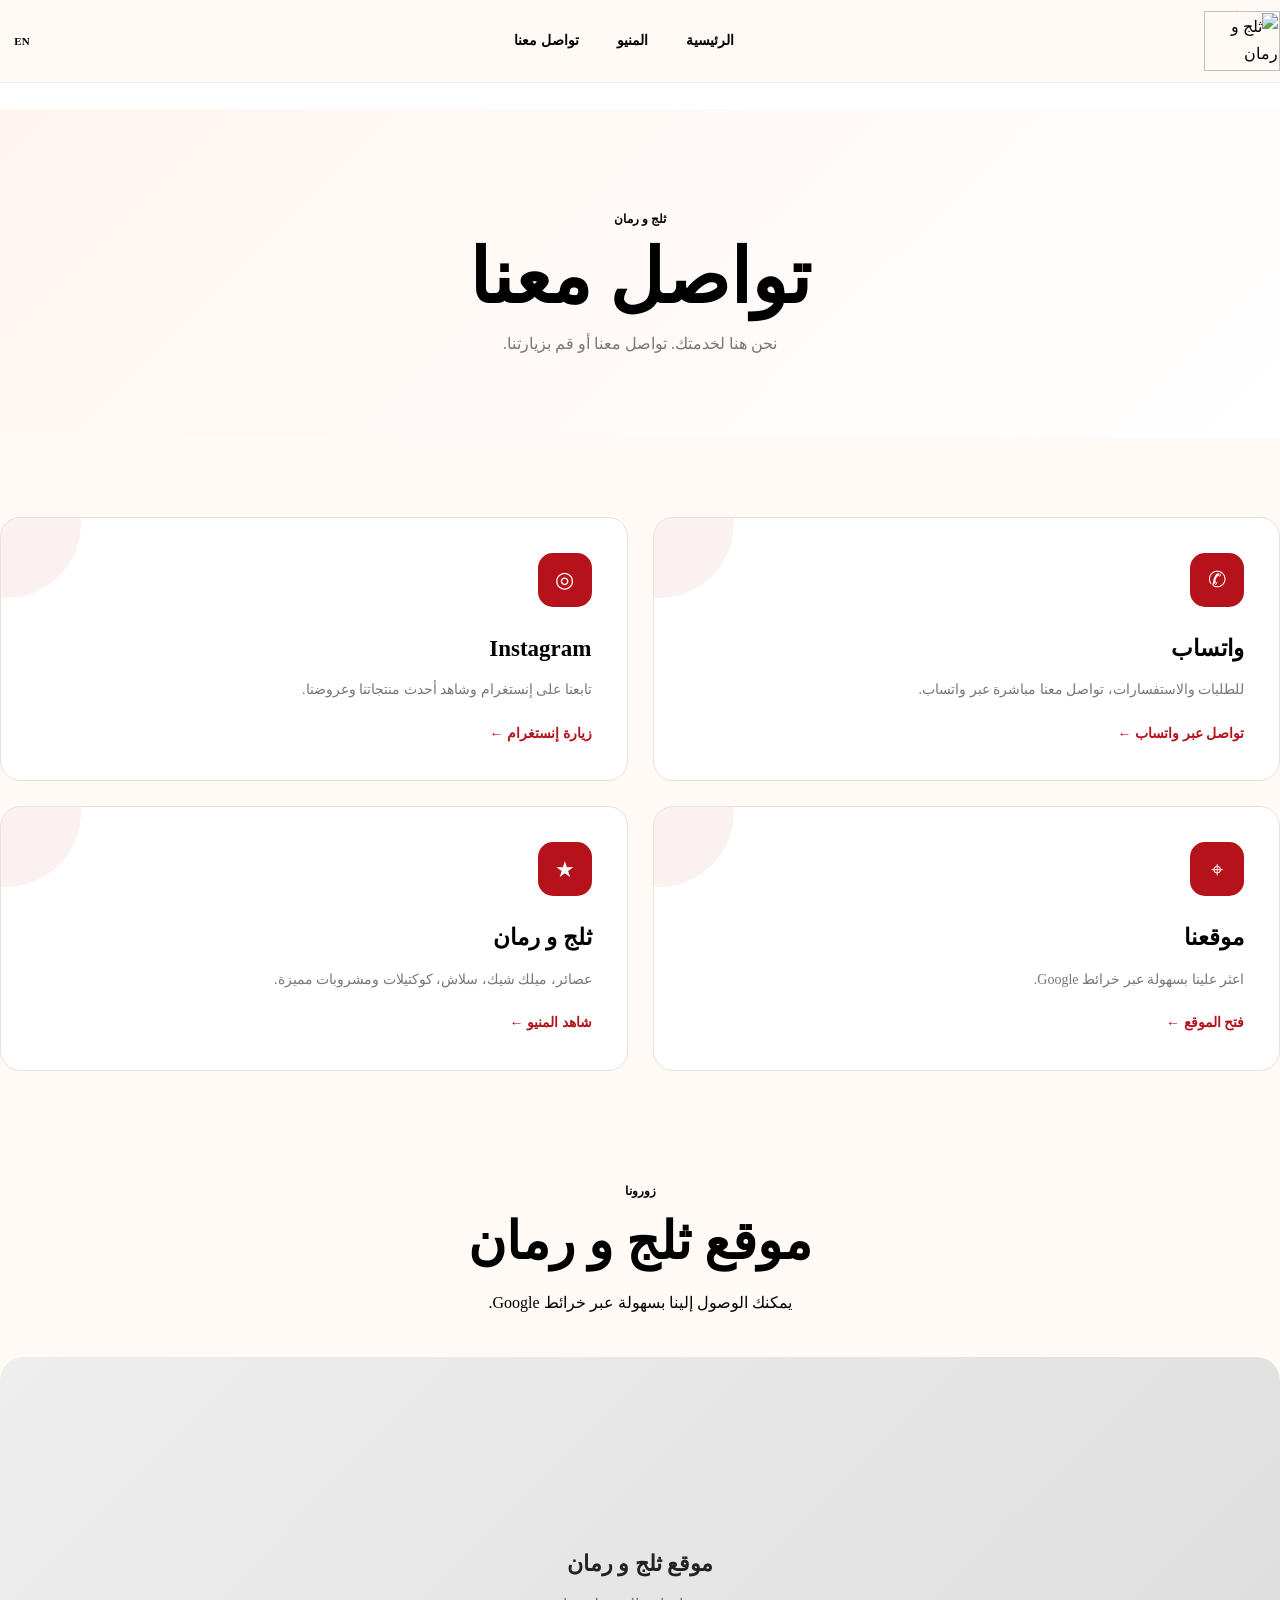
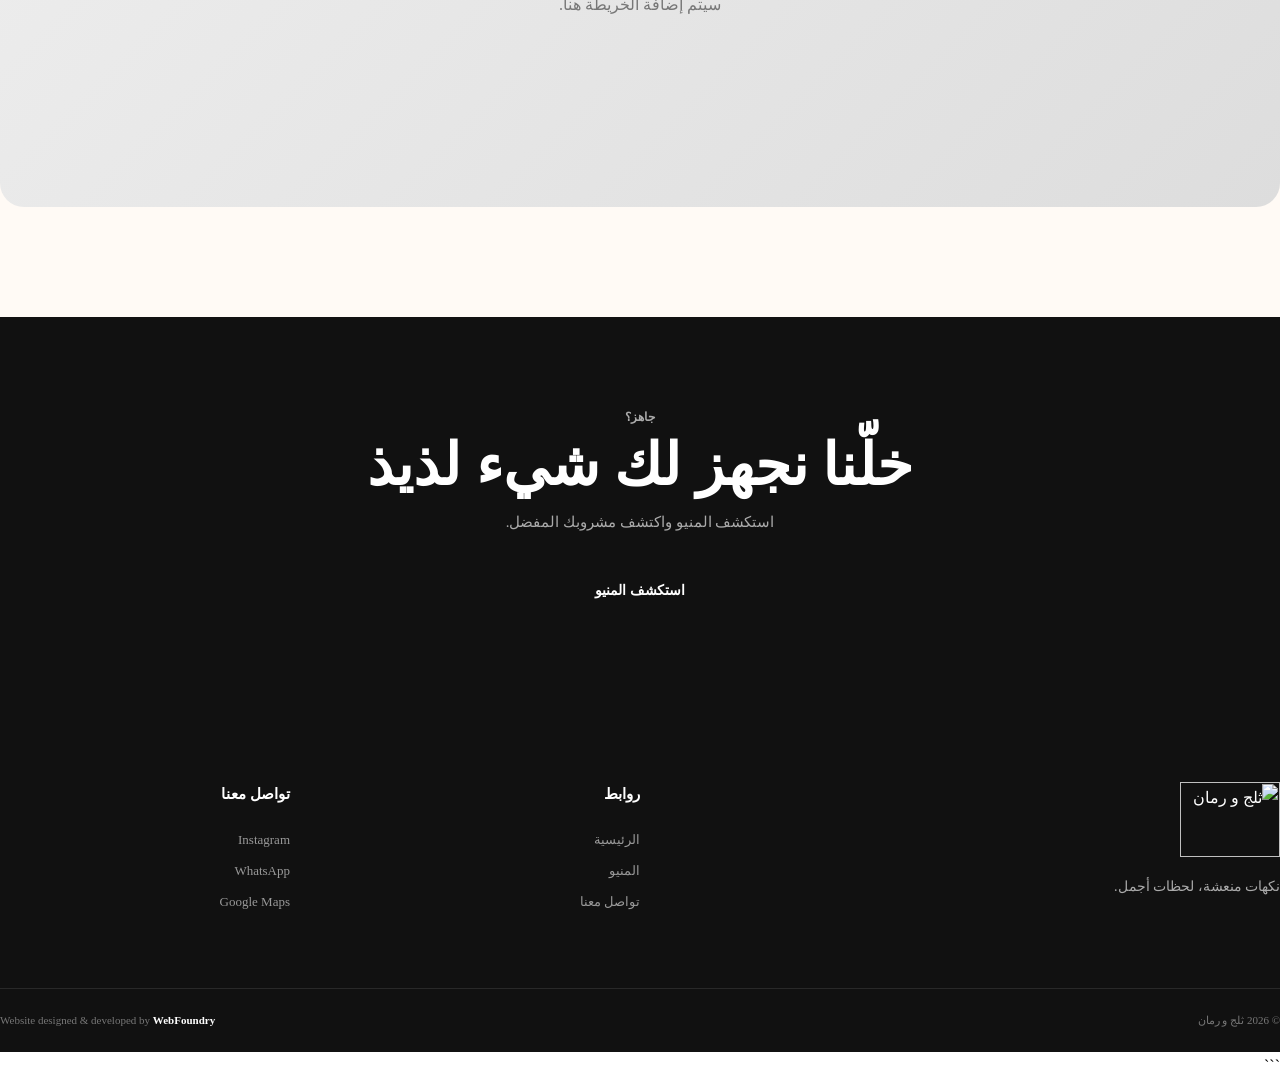
==== contact.html @ 04002b29 "Create contact.html" ====
```html
<!DOCTYPE html>
<html lang="ar" dir="rtl">

<head>
    <meta charset="UTF-8">

    <meta
        name="viewport"
        content="width=device-width, initial-scale=1.0"
    >

    <title>تواصل معنا | ثلج و رمان</title>

    <meta
        name="description"
        content="تواصل مع ثلج و رمان — الموقع، واتساب، إنستغرام والمزيد."
    >

    <link rel="stylesheet" href="style.css">

    <link rel="preconnect" href="https://fonts.googleapis.com">

    <link
        rel="preconnect"
        href="https://fonts.gstatic.com"
        crossorigin
    >

    <link
        href="https://fonts.googleapis.com/css2?family=Cairo:wght@400;500;600;700;800&family=Montserrat:wght@400;500;600;700;800&display=swap"
        rel="stylesheet"
    >

    <style>
        /* =================================================
           CONTACT PAGE
           ================================================= */

        .contact-page {
            padding-top: 82px;
        }

        .contact-hero {
            padding: 100px 24px 80px;

            background:
                linear-gradient(
                    135deg,
                    #fff5f0,
                    #ffffff
                );

            text-align: center;
        }

        .contact-hero h1 {
            margin-bottom: 15px;

            font-size: clamp(45px, 7vw, 75px);
            line-height: 1;
            font-weight: 800;
        }

        .contact-hero p {
            max-width: 650px;
            margin: 0 auto;

            color: #777;
            font-size: 16px;
        }

        .contact-section {
            padding: 80px 0 110px;

            background: #fffaf5;
        }

        .contact-grid {
            display: grid;

            grid-template-columns:
                1fr 1fr;

            gap: 25px;
        }

        .contact-card {
            position: relative;

            padding: 35px;

            min-height: 230px;

            border:
                1px solid #e8e1dc;

            border-radius: 20px;

            background: #ffffff;

            overflow: hidden;

            transition:
                transform 0.3s ease,
                box-shadow 0.3s ease;
        }

        .contact-card:hover {
            transform: translateY(-6px);

            box-shadow:
                0 20px 50px
                rgba(0, 0, 0, 0.08);
        }

        .contact-card::after {
            content: "";

            position: absolute;

            width: 150px;
            height: 150px;

            border-radius: 50%;

            background:
                rgba(181, 18, 27, 0.06);

            top: -70px;
            left: -70px;
        }

        .contact-icon {
            width: 54px;
            height: 54px;

            display: flex;
            align-items: center;
            justify-content: center;

            margin-bottom: 22px;

            border-radius: 15px;

            background: #b5121b;

            color: #ffffff;

            font-size: 22px;

            position: relative;
            z-index: 2;
        }

        .contact-card h2 {
            margin-bottom: 10px;

            font-size: 23px;
            font-weight: 800;
        }

        .contact-card p {
            margin-bottom: 20px;

            color: #777;

            font-size: 14px;
        }

        .contact-card a {
            display: inline-flex;

            align-items: center;

            color: #b5121b;

            font-size: 14px;
            font-weight: 800;

            position: relative;
            z-index: 2;

            transition: 0.25s ease;
        }

        .contact-card a:hover {
            transform: translateX(-4px);
        }

        body.english
        .contact-card a:hover {
            transform: translateX(4px);
        }

        /* =================================================
           MAP
           ================================================= */

        .map-section {
            padding: 0 0 110px;

            background: #fffaf5;
        }

        .map-wrapper {
            overflow: hidden;

            min-height: 450px;

            border-radius: 24px;

            background: #eeeeee;

            position: relative;
        }

        .map-wrapper iframe {
            width: 100%;
            height: 450px;

            border: 0;

            display: block;
        }

        .map-placeholder {
            min-height: 450px;

            display: flex;
            align-items: center;
            justify-content: center;

            padding: 30px;

            text-align: center;

            background:
                linear-gradient(
                    135deg,
                    #eeeeee,
                    #dddddd
                );

            color: #777;
        }

        .map-placeholder strong {
            display: block;

            margin-bottom: 8px;

            color: #222;

            font-size: 22px;
        }

        /* =================================================
           FINAL CTA
           ================================================= */

        .contact-cta {
            padding: 90px 24px;

            background: #111111;

            color: #ffffff;

            text-align: center;
        }

        .contact-cta h2 {
            margin-bottom: 15px;

            font-size: clamp(35px, 6vw, 58px);

            line-height: 1;
        }

        .contact-cta p {
            max-width: 600px;

            margin: 0 auto 30px;

            color: #aaa;

            font-size: 15px;
        }

        /* =================================================
           RESPONSIVE
           ================================================= */

        @media (max-width: 800px) {

            .contact-page {
                padding-top: 70px;
            }

            .contact-grid {
                grid-template-columns: 1fr;
            }

            .contact-card {
                min-height: auto;
            }

        }

        @media (max-width: 520px) {

            .contact-hero {
                padding:
                    70px
                    18px
                    55px;
            }

            .contact-section {
                padding:
                    55px
                    0
                    75px;
            }

            .contact-card {
                padding: 27px;
            }

            .map-section {
                padding-bottom: 75px;
            }

            .map-wrapper,
            .map-placeholder {
                min-height: 350px;
            }

            .map-wrapper iframe {
                height: 350px;
            }

        }
    </style>

</head>


<body>


    <!-- =================================================
         HEADER
         ================================================= -->

    <header class="site-header">

        <div class="header-container">

            <a
                href="index.html"
                class="logo-link"
            >

                <img
                    src="assets/logo.png"
                    alt="ثلج و رمان"
                    class="logo"
                >

            </a>


            <nav class="desktop-nav">

                <a
                    href="index.html"
                    data-ar="الرئيسية"
                    data-en="Home"
                >
                    الرئيسية
                </a>

                <a
                    href="menu.html"
                    data-ar="المنيو"
                    data-en="Menu"
                >
                    المنيو
                </a>

                <a
                    href="contact.html"
                    data-ar="تواصل معنا"
                    data-en="Contact"
                >
                    تواصل معنا
                </a>

            </nav>


            <div class="header-actions">

                <button
                    class="language-btn"
                    id="languageToggle"
                    type="button"
                >
                    EN
                </button>


                <button
                    class="mobile-menu-btn"
                    id="mobileMenuButton"
                    type="button"
                    aria-label="Open menu"
                    aria-expanded="false"
                >
                    ☰
                </button>

            </div>

        </div>


        <div
            class="mobile-nav"
            id="mobileNav"
        >

            <a
                href="index.html"
                data-ar="الرئيسية"
                data-en="Home"
            >
                الرئيسية
            </a>

            <a
                href="menu.html"
                data-ar="المنيو"
                data-en="Menu"
            >
                الرئيسية
            </a>

            <a
                href="menu.html"
                data-ar="المنيو"
                data-en="Menu"
            >
                المنيو
            </a>

            <a
                href="contact.html"
                data-ar="تواصل معنا"
                data-en="Contact"
            >
                تواصل معنا
            </a>

        </div>

    </header>


    <!-- =================================================
         MAIN
         ================================================= -->

    <main class="contact-page">


        <!-- HERO -->

        <section class="contact-hero">

            <span
                class="section-label"
                data-ar="ثلج و رمان"
                data-en="THALJ & RUMMAN"
            >
                ثلج و رمان
            </span>


            <h1
                data-ar="تواصل معنا"
                data-en="Contact Us"
            >
                تواصل معنا
            </h1>


            <p
                data-ar="نحن هنا لخدمتك. تواصل معنا أو قم بزيارتنا."
                data-en="We are here for you. Contact us or come visit us."
            >
                نحن هنا لخدمتك. تواصل معنا أو قم بزيارتنا.
            </p>

        </section>


        <!-- CONTACT CARDS -->

        <section class="contact-section">

            <div class="section-container">

                <div class="contact-grid">


                    <!-- WHATSAPP -->

                    <article class="contact-card">

                        <div class="contact-icon">
                            ✆
                        </div>

                        <h2
                            data-ar="واتساب"
                            data-en="WhatsApp"
                        >
                            واتساب
                        </h2>

                        <p
                            data-ar="للطلبات والاستفسارات، تواصل معنا مباشرة عبر واتساب."
                            data-en="For orders and inquiries, contact us directly on WhatsApp."
                        >
                            للطلبات والاستفسارات، تواصل معنا مباشرة عبر واتساب.
                        </p>

                        <a
                            href="#"
                            id="contactWhatsapp"
                            target="_blank"
                            rel="noopener"
                        >
                            <span
                                data-ar="تواصل عبر واتساب ←"
                                data-en="Chat on WhatsApp →"
                            >
                                تواصل عبر واتساب ←
                            </span>
                        </a>

                    </article>


                    <!-- INSTAGRAM -->

                    <article class="contact-card">

                        <div class="contact-icon">
                            ◎
                        </div>

                        <h2>
                            Instagram
                        </h2>

                        <p
                            data-ar="تابعنا على إنستغرام وشاهد أحدث منتجاتنا وعروضنا."
                            data-en="Follow us on Instagram for our latest products and offers."
                        >
                            تابعنا على إنستغرام وشاهد أحدث منتجاتنا وعروضنا.
                        </p>

                        <a
                            href="#"
                            id="contactInstagram"
                            target="_blank"
                            rel="noopener"
                        >
                            <span
                                data-ar="زيارة إنستغرام ←"
                                data-en="Visit Instagram →"
                            >
                                زيارة إنستغرام ←
                            </span>
                        </a>

                    </article>


                    <!-- LOCATION -->

                    <article class="contact-card">

                        <div class="contact-icon">
                            ⌖
                        </div>

                        <h2
                            data-ar="موقعنا"
                            data-en="Our Location"
                        >
                            موقعنا
                        </h2>

                        <p
                            data-ar="اعثر علينا بسهولة عبر خرائط Google."
                            data-en="Find us easily using Google Maps."
                        >
                            اعثر علينا بسهولة عبر خرائط Google.
                        </p>

                        <a
                            href="#"
                            id="contactMaps"
                            target="_blank"
                            rel="noopener"
                        >
                            <span
                                data-ar="فتح الموقع ←"
                                data-en="Open Location →"
                            >
                                فتح الموقع ←
                            </span>
                        </a>

                    </article>


                    <!-- BUSINESS -->

                    <article class="contact-card">

                        <div class="contact-icon">
                            ★
                        </div>

                        <h2
                            data-ar="ثلج و رمان"
                            data-en="Thalj & Rumman"
                        >
                            ثلج و رمان
                        </h2>

                        <p
                            data-ar="عصائر، ميلك شيك، سلاش، كوكتيلات ومشروبات مميزة."
                            data-en="Juices, milkshakes, slushes, cocktails and signature drinks."
                        >
                            عصائر، ميلك شيك، سلاش، كوكتيلات ومشروبات مميزة.
                        </p>

                        <a
                            href="menu.html"
                        >
                            <span
                                data-ar="شاهد المنيو ←"
                                data-en="View Menu →"
                            >
                                شاهد المنيو ←
                            </span>
                        </a>

                    </article>

                </div>

            </div>

        </section>


        <!-- MAP -->

        <section class="map-section">

            <div class="section-container">

                <div class="section-heading centered">

                    <span
                        class="section-label"
                        data-ar="زورونا"
                        data-en="VISIT US"
                    >
                        زورونا
                    </span>

                    <h2
                        data-ar="موقع ثلج و رمان"
                        data-en="Find Thalj & Rumman"
                    >
                        موقع ثلج و رمان
                    </h2>

                    <p
                        data-ar="يمكنك الوصول إلينا بسهولة عبر خرائط Google."
                        data-en="Find us easily through Google Maps."
                    >
                        يمكنك الوصول إلينا بسهولة عبر خرائط Google.
                    </p>

                </div>


                <div
                    class="map-wrapper"
                    style="margin-top: 40px;"
                >

                    <!--
                        Replace the placeholder below with
                        the actual Google Maps iframe once
                        the client's exact location is confirmed.
                    -->

                    <div class="map-placeholder">

                        <div>

                            <strong
                                data-ar="موقع ثلج و رمان"
                                data-en="Thalj & Rumman Location"
                            >
                                موقع ثلج و رمان
                            </strong>

                            <p
                                data-ar="سيتم إضافة الخريطة هنا."
                                data-en="The map will be added here."
                            >
                                سيتم إضافة الخريطة هنا.
                            </p>

                        </div>

                    </div>

                </div>

            </div>

        </section>


        <!-- CTA -->

        <section class="contact-cta">

            <span
                class="section-label"
                style="color:#aaa;"
                data-ar="جاهز؟"
                data-en="READY?"
            >
                جاهز؟
            </span>

            <h2
                data-ar="خلّنا نجهز لك شيء لذيذ"
                data-en="Let's get something delicious"
            >
                خلّنا نجهز لك شيء لذيذ
            </h2>

            <p
                data-ar="استكشف المنيو واكتشف مشروبك المفضل."
                data-en="Explore the menu and discover your favorite drink."
            >
                استكشف المنيو واكتشف مشروبك المفضل.
            </p>

            <a
                href="menu.html"
                class="btn btn-primary"
                data-ar="استكشف المنيو"
                data-en="Explore Menu"
            >
                استكشف المنيو
            </a>

        </section>

    </main>


    <!-- =================================================
         FOOTER
         ================================================= -->

    <footer class="site-footer">

        <div class="footer-container">

            <div class="footer-brand">

                <img
                    src="assets/logo.png"
                    alt="ثلج و رمان"
                    class="footer-logo"
                >

                <p
                    data-ar="نكهات منعشة، لحظات أجمل."
                    data-en="Refreshing flavors, better moments."
                >
                    نكهات منعشة، لحظات أجمل.
                </p>

            </div>


            <div class="footer-links">

                <h3
                    data-ar="روابط"
                    data-en="Links"
                >
                    روابط
                </h3>

                <a
                    href="index.html"
                    data-ar="الرئيسية"
                    data-en="Home"
                >
                    الرئيسية
                </a>

                <a
                    href="menu.html"
                    data-ar="المنيو"
                    data-en="Menu"
                >
                    المنيو
                </a>

                <a
                    href="contact.html"
                    data-ar="تواصل معنا"
                    data-en="Contact"
                >
                    تواصل معنا
                </a>

            </div>


            <div class="footer-contact">

                <h3
                    data-ar="تواصل معنا"
                    data-en="Contact"
                >
                    تواصل معنا
                </h3>

                <a
                    href="#"
                    id="footerInstagram"
                >
                    Instagram
                </a>

                <a
                    href="#"
                    id="footerWhatsapp"
                >
                    WhatsApp
                </a>

                <a
                    href="#"
                    id="footerMaps"
                >
                    Google Maps
                </a>

            </div>

        </div>


        <div class="footer-bottom">

            <p>
                ©
                <span id="currentYear"></span>
                ثلج و رمان
            </p>

            <p class="webfoundry-credit">
                Website designed & developed by
                <strong>WebFoundry</strong>
            </p>

        </div>

    </footer>


    <!-- =================================================
         JAVASCRIPT
         ================================================= -->

    <script>

        /* =================================================
           LANGUAGE
           ================================================= */

        let currentLanguage =
            localStorage.getItem("language") || "ar";


        const languageToggle =
            document.getElementById(
                "languageToggle"
            );


        function updateLanguage() {

            document
                .querySelectorAll(
                    "[data-ar][data-en]"
                )
                .forEach((element) => {

                    element.textContent =
                        currentLanguage === "ar"
                            ? element.dataset.ar
                            : element.dataset.en;

                });


            document.documentElement.lang =
                currentLanguage;


            document.documentElement.dir =
                currentLanguage === "ar"
                    ? "rtl"
                    : "ltr";


            document.body.classList.toggle(
                "english",
                currentLanguage === "en"
            );


            if (languageToggle) {

                languageToggle.textContent =
                    currentLanguage === "ar"
                        ? "EN"
                        : "AR";

            }

        }


        if (languageToggle) {

            languageToggle.addEventListener(
                "click",
                () => {

                    currentLanguage =
                        currentLanguage === "ar"
                            ? "en"
                            : "ar";


                    localStorage.setItem(
                        "language",
                        currentLanguage
                    );


                    updateLanguage();

                }
            );

        }


        /* =================================================
           MOBILE NAVIGATION
           ================================================= */

        const mobileMenuButton =
            document.getElementById(
                "mobileMenuButton"
            );

        const mobileNav =
            document.getElementById(
                "mobileNav"
            );


        if (
            mobileMenuButton &&
            mobileNav
        ) {

            mobileMenuButton.addEventListener(
                "click",
                () => {

                    mobileNav.classList.toggle(
                        "active"
                    );


                    const isOpen =
                        mobileNav.classList.contains(
                            "active"
                        );


                    mobileMenuButton.textContent =
                        isOpen
                            ? "×"
                            : "☰";


                    mobileMenuButton.setAttribute(
                        "aria-expanded",
                        isOpen
                            ? "true"
                            : "false"
                    );

                }
            );

        }


        /* =================================================
           BUSINESS LINKS
           =================================================

           IMPORTANT:
           Replace these placeholders with
           the client's real links.
           ================================================= */

        const BUSINESS_LINKS = {

            whatsapp: "#",

            instagram: "#",

            maps: "#"

        };


        const links = {

            contactWhatsapp:
                document.getElementById(
                    "contactWhatsapp"
                ),

            contactInstagram:
                document.getElementById(
                    "contactInstagram"
                ),

            contactMaps:
                document.getElementById(
                    "contactMaps"
                ),

            footerWhatsapp:
                document.getElementById(
                    "footerWhatsapp"
                ),

            footerInstagram:
                document.getElementById(
                    "footerInstagram"
                ),

            footerMaps:
                document.getElementById(
                    "footerMaps"
                )

        };


        if (links.contactWhatsapp) {
            links.contactWhatsapp.href =
                BUSINESS_LINKS.whatsapp;
        }

        if (links.contactInstagram) {
            links.contactInstagram.href =
                BUSINESS_LINKS.instagram;
        }

        if (links.contactMaps) {
            links.contactMaps.href =
                BUSINESS_LINKS.maps;
        }

        if (links.footerWhatsapp) {
            links.footerWhatsapp.href =
                BUSINESS_LINKS.whatsapp;
        }

        if (links.footerInstagram) {
            links.footerInstagram.href =
                BUSINESS_LINKS.instagram;
        }

        if (links.footerMaps) {
            links.footerMaps.href =
                BUSINESS_LINKS.maps;
        }


        /* =================================================
           CURRENT YEAR
           ================================================= */

        const currentYear =
            document.getElementById(
                "currentYear"
            );


        if (currentYear) {

            currentYear.textContent =
                new Date().getFullYear();

        }


        /* =================================================
           START
           ================================================= */

        updateLanguage();

    </script>

</body>

</html>
```
---- style.css ----
```css
/* =========================================================
   ثلج و رمان — Premium Website
   WebFoundry
   ========================================================= */

:root {
    --red: #b5121b;
    --red-dark: #850d14;
    --red-light: #d92732;
    --cream: #fffaf5;
    --white: #ffffff;
    --black: #111111;
    --gray: #777777;
    --light-gray: #eeeeee;
    --border: #e7e1dc;

    --font-ar: "Cairo", sans-serif;
    --font-en: "Montserrat", sans-serif;

    --container: 1240px;
    --radius: 18px;
    --transition: 0.3s ease;
}

* {
    margin: 0;
    padding: 0;
    box-sizing: border-box;
}

html {
    scroll-behavior: smooth;
}

body {
    background: var(--cream);
    color: var(--black);
    font-family: var(--font-ar);
    line-height: 1.7;
    overflow-x: hidden;
}

body.english {
    font-family: var(--font-en);
    direction: ltr;
}

a {
    color: inherit;
    text-decoration: none;
}

button,
a {
    -webkit-tap-highlight-color: transparent;
}

button {
    font-family: inherit;
}

img {
    max-width: 100%;
    display: block;
}

/* =========================================================
   GENERAL
   ========================================================= */

.section-container {
    width: min(var(--container), calc(100% - 48px));
    margin: 0 auto;
}

.section-label {
    display: inline-block;
    margin-bottom: 10px;
    color: var(--red);
    font-size: 12px;
    font-weight: 800;
    letter-spacing: 2px;
}

body:not(.english) .section-label {
    letter-spacing: 0;
}

.section-heading h2 {
    font-size: clamp(32px, 5vw, 52px);
    line-height: 1.15;
    margin-bottom: 18px;
    font-weight: 800;
}

.section-heading p {
    max-width: 700px;
    margin: 0 auto;
    color: var(--gray);
    font-size: 16px;
}

.centered {
    text-align: center;
}

/* =========================================================
   HEADER
   ========================================================= */

.site-header {
    position: fixed;
    top: 0;
    left: 0;
    width: 100%;
    z-index: 1000;
    background: rgba(255, 250, 245, 0.94);
    backdrop-filter: blur(18px);
    border-bottom: 1px solid rgba(0, 0, 0, 0.06);
}

.header-container {
    width: min(var(--container), calc(100% - 48px));
    min-height: 82px;
    margin: 0 auto;

    display: flex;
    align-items: center;
    justify-content: space-between;
    gap: 30px;
}

.logo-link {
    flex-shrink: 0;
}

.logo {
    width: 76px;
    height: 60px;
    object-fit: contain;
}

.desktop-nav {
    display: flex;
    align-items: center;
    gap: 38px;
}

.desktop-nav a {
    position: relative;
    font-size: 14px;
    font-weight: 700;
    transition: var(--transition);
}

.desktop-nav a::after {
    content: "";
    position: absolute;
    right: 0;
    bottom: -8px;
    width: 0;
    height: 2px;
    background: var(--red);
    transition: width var(--transition);
}

body.english .desktop-nav a::after {
    right: auto;
    left: 0;
}

.desktop-nav a:hover {
    color: var(--red);
}

.desktop-nav a:hover::after {
    width: 100%;
}

.header-actions {
    display: flex;
    align-items: center;
    gap: 12px;
}

.language-btn {
    width: 44px;
    height: 38px;

    border: 1px solid var(--border);
    border-radius: 50px;
    background: var(--white);

    color: var(--black);
    font-size: 11px;
    font-weight: 800;

    cursor: pointer;
    transition: var(--transition);
}

.language-btn:hover {
    background: var(--red);
    border-color: var(--red);
    color: white;
}

.mobile-menu-btn {
    display: none;

    width: 42px;
    height: 42px;

    border: none;
    background: transparent;

    font-size: 25px;
    cursor: pointer;
}

.mobile-nav {
    display: none;
}

/* =========================================================
   HERO
   ========================================================= */

.hero {
    min-height: 100vh;
    position: relative;

    display: flex;
    align-items: center;
    justify-content: center;

    padding: 140px 24px 90px;

    background:
        linear-gradient(
            90deg,
            rgba(0, 0, 0, 0.76),
            rgba(0, 0, 0, 0.40),
            rgba(0, 0, 0, 0.60)
        ),
        url("assets/hero.jpg") center / cover no-repeat;

    color: white;
}

.hero-overlay {
    position: absolute;
    inset: 0;

    background:
        radial-gradient(
            circle at center,
            transparent 10%,
            rgba(0, 0, 0, 0.38) 100%
        );
}

.hero-content {
    position: relative;
    z-index: 2;

    width: min(900px, 100%);
    text-align: center;

    animation: heroIn 1s ease both;
}

.hero-small {
    margin-bottom: 12px;

    color: #ffffff;
    font-size: 14px;
    font-weight: 700;
    letter-spacing: 3px;
}

body:not(.english) .hero-small {
    letter-spacing: 0;
}

.hero h1 {
    margin-bottom: 20px;

    font-size: clamp(58px, 10vw, 120px);
    line-height: 0.95;
    font-weight: 800;

    text-shadow: 0 8px 35px rgba(0, 0, 0, 0.35);
}

.hero-description {
    max-width: 650px;
    margin: 0 auto 34px;

    color: rgba(255, 255, 255, 0.92);
    font-size: clamp(16px, 2vw, 20px);
}

.hero-buttons {
    display: flex;
    align-items: center;
    justify-content: center;
    gap: 14px;
    flex-wrap: wrap;
}

/* =========================================================
   BUTTONS
   ========================================================= */

.btn {
    min-width: 170px;

    display: inline-flex;
    align-items: center;
    justify-content: center;

    padding: 14px 25px;

    border-radius: 50px;

    font-size: 14px;
    font-weight: 800;

    transition:
        transform var(--transition),
        background var(--transition),
        color var(--transition),
        border-color var(--transition);

    cursor: pointer;
}

.btn:hover {
    transform: translateY(-3px);
}

.btn-primary {
    background: var(--red);
    border: 1px solid var(--red);
    color: white;
}

.btn-primary:hover {
    background: var(--red-light);
    border-color: var(--red-light);
}

.btn-outline {
    background: rgba(255, 255, 255, 0.08);
    border: 1px solid rgba(255, 255, 255, 0.55);
    color: white;
    backdrop-filter: blur(8px);
}

.btn-outline:hover {
    background: white;
    border-color: white;
    color: var(--black);
}

.btn-dark {
    background: var(--black);
    border: 1px solid var(--black);
    color: white;
}

.btn-dark:hover {
    background: var(--red);
    border-color: var(--red);
}

/* =========================================================
   INTRO
   ========================================================= */

.intro-section {
    padding: 120px 0 100px;
    background: var(--cream);
}

.intro-section .section-heading {
    text-align: center;
}

/* =========================================================
   CATEGORY SECTION
   ========================================================= */

.categories-section {
    padding: 100px 0;
    background: var(--white);
}

.section-title-row {
    display: flex;
    align-items: flex-end;
    justify-content: space-between;
    gap: 30px;

    margin-bottom: 45px;
}

.section-title-row h2 {
    margin: 0;

    font-size: clamp(32px, 5vw, 52px);
    line-height: 1.1;
    font-weight: 800;
}

.text-link {
    color: var(--red);
    font-size: 14px;
    font-weight: 800;

    white-space: nowrap;

    transition: var(--transition);
}

.text-link:hover {
    transform: translateX(-5px);
}

body.english .text-link:hover {
    transform: translateX(5px);
}

.category-grid {
    display: grid;
    grid-template-columns: repeat(4, 1fr);
    gap: 18px;
}

.category-card {
    min-height: 360px;
    position: relative;

    overflow: hidden;
    border-radius: var(--radius);

    background: #ddd;

    color: white;

    transition:
        transform var(--transition),
        box-shadow var(--transition);
}

.category-card:hover {
    transform: translateY(-8px);
    box-shadow: 0 20px 50px rgba(0, 0, 0, 0.15);
}

.category-image {
    position: absolute;
    inset: 0;

    background-position: center;
    background-size: cover;

    transition: transform 0.7s ease;
}

.category-card:hover .category-image {
    transform: scale(1.08);
}

.juices-image {
    background:
        linear-gradient(135deg, rgba(181, 18, 27, .7), rgba(0, 0, 0, .2)),
        url("assets/juices.jpg") center / cover;
}

.milkshake-image {
    background:
        linear-gradient(135deg, rgba(181, 18, 27, .65), rgba(0, 0, 0, .2)),
        url("assets/milkshakes.jpg") center / cover;
}

.slush-image {
    background:
        linear-gradient(135deg, rgba(181, 18, 27, .65), rgba(0, 0, 0, .2)),
        url("assets/slush.jpg") center / cover;
}

.cocktails-image {
    background:
        linear-gradient(135deg, rgba(181, 18, 27, .65), rgba(0, 0, 0, .2)),
        url("assets/cocktails.jpg") center / cover;
}

.category-content {
    position: absolute;
    z-index: 2;

    right: 24px;
    left: 24px;
    bottom: 24px;
}

body.english .category-content {
    right: 24px;
    left: 24px;
}

.category-content span {
    display: block;

    font-size: 25px;
    font-weight: 800;

    margin-bottom: 3px;
}

.category-content small {
    display: block;

    color: rgba(255, 255, 255, 0.82);

    font-family: var(--font-en);
    font-size: 11px;
    font-weight: 600;
    letter-spacing: 1px;
}

/* =========================================================
   FEATURED
   ========================================================= */

.featured-section {
    padding: 120px 0;
    background: var(--cream);
}

.featured-grid {
    display: grid;
    grid-template-columns: repeat(4, 1fr);
    gap: 20px;

    margin-top: 55px;
}

.product-card {
    overflow: hidden;

    background: var(--white);
    border: 1px solid var(--border);
    border-radius: var(--radius);

    transition:
        transform var(--transition),
        box-shadow var(--transition);
}

.product-card:hover {
    transform: translateY(-7px);
    box-shadow: 0 20px 45px rgba(0, 0, 0, 0.09);
}

.product-image {
    height: 260px;

    background:
        linear-gradient(
            135deg,
            #eeeeee,
            #d9d9d9
        );

    display: flex;
    align-items: center;
    justify-content: center;

    overflow: hidden;
}

.product-image img {
    width: 100%;
    height: 100%;
    object-fit: cover;

    transition: transform 0.5s ease;
}

.product-card:hover .product-image img {
    transform: scale(1.06);
}

.product-placeholder {
    color: #999;
    font-size: 13px;
}

.product-info {
    padding: 20px;
}

.product-name {
    margin-bottom: 6px;

    font-size: 18px;
    font-weight: 800;
}

.product-description {
    min-height: 42px;

    color: var(--gray);

    font-size: 13px;
    line-height: 1.6;
}

.product-bottom {
    display: flex;
    align-items: center;
    justify-content: space-between;

    margin-top: 16px;
}

.product-price {
    color: var(--red);
    font-size: 17px;
    font-weight: 800;
}

.product-category {
    color: #999;
    font-size: 11px;
    font-weight: 700;
}

.center-button {
    display: flex;
    justify-content: center;

    margin-top: 45px;
}

/* =========================================================
   CTA
   ========================================================= */

.cta-section {
    min-height: 480px;

    display: flex;
    align-items: center;
    justify-content: center;

    padding: 80px 24px;

    position: relative;

    color: white;

    background:
        linear-gradient(
            135deg,
            rgba(133, 13, 20, 0.94),
            rgba(181, 18, 27, 0.82)
        ),
        url("assets/cta.jpg") center / cover;
}

.cta-content {
    width: min(750px, 100%);
    text-align: center;
}

.cta-content .section-label {
    color: rgba(255, 255, 255, 0.75);
}

.cta-content h2 {
    margin-bottom: 16px;

    font-size: clamp(38px, 7vw, 72px);
    line-height: 1;
    font-weight: 800;
}

.cta-content p {
    margin-bottom: 30px;

    color: rgba(255, 255, 255, 0.88);
}

/* =========================================================
   FOOTER
   ========================================================= */

.site-footer {
    background: #111111;
    color: white;
}

.footer-container {
    width: min(var(--container), calc(100% - 48px));
    margin: 0 auto;

    padding: 75px 0;

    display: grid;
    grid-template-columns: 2fr 1fr 1fr;
    gap: 60px;
}

.footer-logo {
    width: 100px;
    height: 75px;
    object-fit: contain;

    margin-bottom: 18px;
}

.footer-brand p {
    max-width: 300px;

    color: #aaa;
    font-size: 14px;
}

.footer-links,
.footer-contact {
    display: flex;
    flex-direction: column;
    align-items: flex-start;
    gap: 9px;
}

.footer-links h3,
.footer-contact h3 {
    margin-bottom: 12px;

    font-size: 15px;
    font-weight: 800;
}

.footer-links a,
.footer-contact a {
    color: #999;

    font-size: 13px;

    transition: var(--transition);
}

.footer-links a:hover,
.footer-contact a:hover {
    color: white;
}

.footer-bottom {
    width: min(var(--container), calc(100% - 48px));
    margin: 0 auto;

    padding: 22px 0;

    border-top: 1px solid rgba(255, 255, 255, 0.1);

    display: flex;
    align-items: center;
    justify-content: space-between;
    gap: 20px;

    color: #777;
    font-size: 11px;
}

.webfoundry-credit strong {
    color: white;
}

/* =========================================================
   ANIMATIONS
   ========================================================= */

@keyframes heroIn {
    from {
        opacity: 0;
        transform: translateY(25px);
    }

    to {
        opacity: 1;
        transform: translateY(0);
    }
}

@keyframes fadeUp {
    from {
        opacity: 0;
        transform: translateY(20px);
    }

    to {
        opacity: 1;
        transform: translateY(0);
    }
}

.reveal {
    animation: fadeUp 0.7s ease both;
}

/* =========================================================
   RESPONSIVE — TABLET
   ========================================================= */

@media (max-width: 1000px) {

    .category-grid {
        grid-template-columns: repeat(2, 1fr);
    }

    .featured-grid {
        grid-template-columns: repeat(2, 1fr);
    }

    .footer-container {
        grid-template-columns: 1.5fr 1fr 1fr;
    }
}

/* =========================================================
   RESPONSIVE — MOBILE
   ========================================================= */

@media (max-width: 700px) {

    .section-container,
    .header-container,
    .footer-container,
    .footer-bottom {
        width: min(100% - 32px, var(--container));
    }

    .header-container {
        min-height: 70px;
    }

    .logo {
        width: 68px;
        height: 52px;
    }

    .desktop-nav {
        display: none;
    }

    .mobile-menu-btn {
        display: block;
    }

    .mobile-nav {
        padding: 15px 20px 22px;

        border-top: 1px solid rgba(0, 0, 0, 0.05);

        background: rgba(255, 250, 245, 0.98);

        flex-direction: column;
        gap: 4px;
    }

    .mobile-nav.active {
        display: flex;
    }

    .mobile-nav a {
        padding: 13px 10px;

        border-radius: 10px;

        font-size: 14px;
        font-weight: 700;
    }

    .mobile-nav a:hover {
        background: rgba(181, 18, 27, 0.08);
        color: var(--red);
    }

    .hero {
        min-height: 760px;
        padding: 120px 20px 70px;
    }

    .hero h1 {
        font-size: clamp(55px, 17vw, 90px);
    }

    .hero-buttons {
        flex-direction: column;
    }

    .btn {
        width: min(300px, 100%);
    }

    .intro-section,
    .categories-section,
    .featured-section {
        padding: 80px 0;
    }

    .section-title-row {
        align-items: flex-start;
        flex-direction: column;
        margin-bottom: 32px;
    }

    .category-grid {
        grid-template-columns: 1fr;
    }

    .category-card {
        min-height: 300px;
    }

    .featured-grid {
        grid-template-columns: 1fr;
        margin-top: 40px;
    }

    .product-image {
        height: 280px;
    }

    .footer-container {
        grid-template-columns: 1fr;
        gap: 40px;
        padding: 55px 0;
    }

    .footer-bottom {
        flex-direction: column;
        align-items: flex-start;
    }
}

/* =========================================================
   SMALL PHONES
   ========================================================= */

@media (max-width: 400px) {

    .hero h1 {
        font-size: 52px;
    }

    .section-heading h2,
    .section-title-row h2 {
        font-size: 32px;
    }

    .category-card {
        min-height: 270px;
    }

    .product-image {
        height: 240px;
    }
}
```
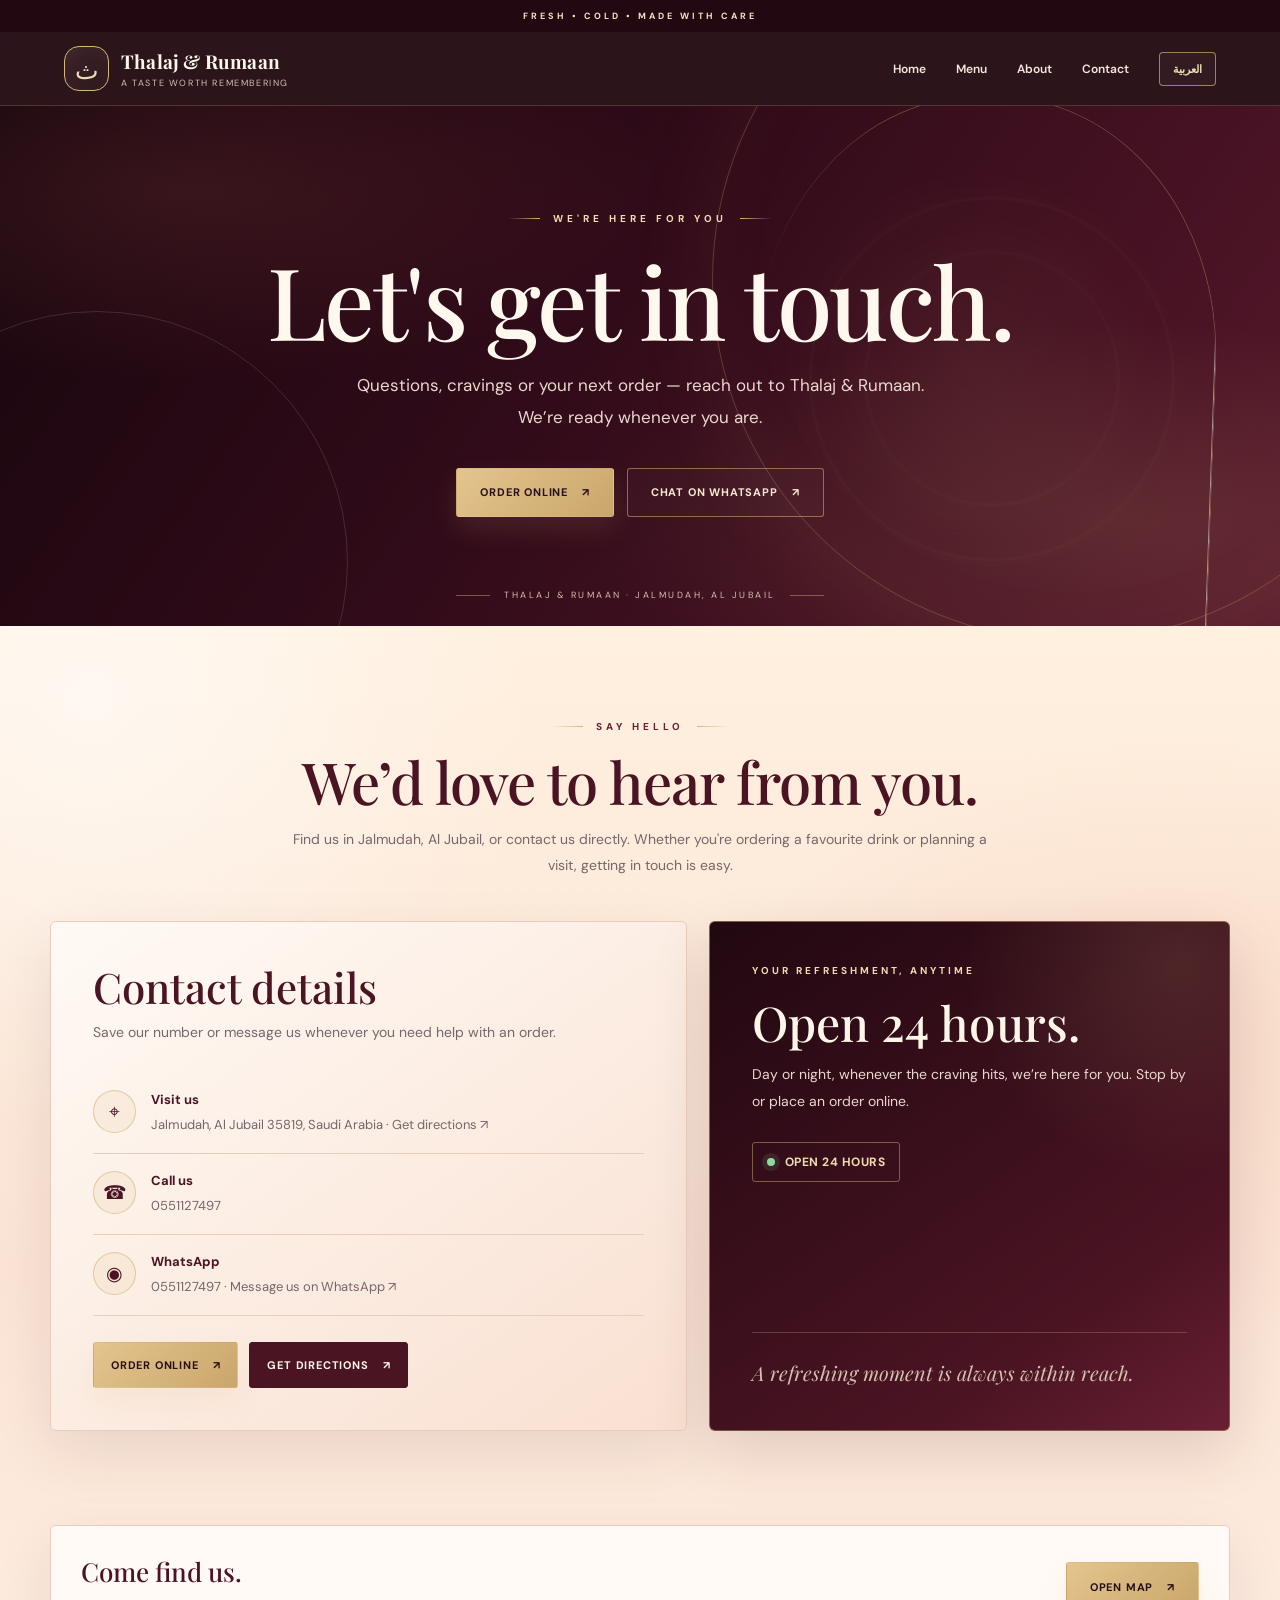
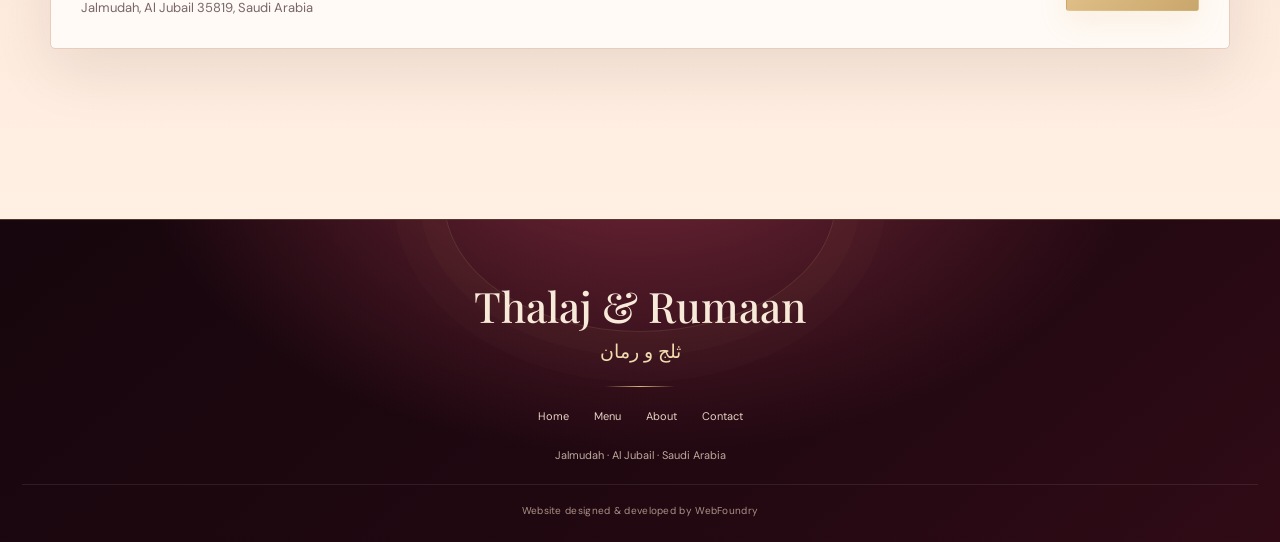
==== commit 6093649e: "add عصائر ثلج ورمان" ====
--- a/contact.html
+++ b/contact.html
@@ -1,1162 +1,123 @@
-```html
 <!DOCTYPE html>
-<html lang="ar" dir="rtl">
+<html lang="en" dir="ltr">
+<head>
+<meta charset="UTF-8">
+<meta name="viewport" content="width=device-width, initial-scale=1">
+<meta name="theme-color" content="#210811">
+<meta name="description" content="Contact Thalaj & Rumaan in Jalmudah, Al Jubail. Call or WhatsApp 0551127497, order online, and find us open 24 hours.">
+<title>Contact Us | Thalaj &amp; Rumaan</title>
+<link rel="preconnect" href="https://fonts.googleapis.com">
+<link rel="preconnect" href="https://fonts.gstatic.com" crossorigin>
+<link href="https://fonts.googleapis.com/css2?family=DM+Sans:wght@400;500;600;700&family=Playfair+Display:wght@500;600;700&family=Noto+Sans+Arabic:wght@400;500;600;700&display=swap" rel="stylesheet">
+<style>
+:root{--wine:#4b1423;--wine2:#681f34;--dark:#210811;--gold:#d8b778;--goldlight:#f0dcb0;--peach:#fff0df;--peach2:#f9d7c2;--peach3:#f4c7b0;--paper:#fffaf5;--ink:#291c1c;--muted:#78666a;--line:#e8cdbd;--shadow:0 22px 60px #32101c18;--shadowHover:0 30px 75px #32101c28}
+*{box-sizing:border-box}html{scroll-behavior:smooth;scroll-padding-top:100px}body{margin:0;color:var(--ink);font-family:'DM Sans',sans-serif;overflow-x:hidden;background:var(--peach)}body.ar{font-family:'Noto Sans Arabic',sans-serif}a{color:inherit;text-decoration:none}button{font:inherit;cursor:pointer}::selection{background:var(--goldlight);color:var(--dark)}
+.scroll-progress{position:fixed;z-index:1000;top:0;left:0;width:0;height:3px;background:linear-gradient(90deg,var(--gold),#fff2cc);box-shadow:0 0 16px #d8b77899}
+.announcement{position:relative;overflow:hidden;padding:10px 14px;background:var(--dark);color:#f5e3c5;text-align:center;font-size:9px;font-weight:700;letter-spacing:3px;text-transform:uppercase}.announcement:after{content:"";position:absolute;top:0;left:-30%;width:18%;height:100%;background:linear-gradient(90deg,transparent,#ffffff18,transparent);transform:skewX(-22deg);animation:barshine 7s ease-in-out infinite}
+.navbar{position:sticky;top:0;z-index:100;display:flex;align-items:center;justify-content:space-between;gap:22px;padding:14px clamp(18px,5vw,76px);background:#210811f2;color:#fff6e9;border-bottom:1px solid #d8b77835;backdrop-filter:blur(22px) saturate(145%);-webkit-backdrop-filter:blur(22px) saturate(145%);transition:padding .35s,box-shadow .35s,background .35s}.navbar.scrolled{padding-top:9px;padding-bottom:9px;box-shadow:0 12px 35px #21081130;background:#210811fa}.brand{display:flex;align-items:center;gap:12px;min-width:max-content}.mark{position:relative;width:45px;height:45px;display:grid;place-items:center;border:1px solid var(--gold);border-radius:15px;color:var(--goldlight);background:linear-gradient(145deg,#ffffff12,#ffffff02);font:25px 'Playfair Display',serif;box-shadow:inset 0 0 18px #d8b7780b}.brand-name{font:700 19px 'Playfair Display',serif;letter-spacing:.2px}.brand-sub{margin-top:3px;color:#d5bfae;font-size:9px;letter-spacing:1.6px}.navlinks{display:flex;align-items:center;gap:clamp(14px,2.5vw,30px);font-size:12px;font-weight:600}.navlinks a{position:relative;color:#f5e9dc;transition:color .25s}.navlinks a:after{content:"";position:absolute;left:0;right:100%;bottom:-8px;height:1px;background:var(--gold);transition:right .3s}.navlinks a:hover{color:var(--goldlight)}.navlinks a:hover:after{right:0}.lang{padding:9px 13px;border:1px solid #d8b778a8;border-radius:4px;background:#ffffff08;color:var(--goldlight);font-size:11px;font-weight:700;transition:background .25s,transform .25s}.lang:hover{background:#d8b77818;transform:translateY(-2px)}.menu-toggle{display:none;background:none;border:1px solid #d8b77888;color:var(--goldlight);border-radius:4px;padding:9px 11px}
+.hero{position:relative;isolation:isolate;min-height:min(760px,82vh);display:grid;place-items:center;overflow:hidden;padding:105px 22px 112px;text-align:center;color:#fff8ee;background:radial-gradient(ellipse at 14% 16%,#a64d4c30,transparent 31%),radial-gradient(ellipse at 88% 80%,#d8b77822,transparent 34%),linear-gradient(125deg,#17060d 0%,#310b19 45%,#57182b 100%)}.hero-photo{position:absolute;z-index:-2;right:clamp(20px,5vw,90px);top:50%;width:clamp(250px,36vw,500px);height:clamp(320px,43vw,540px);transform:translateY(-50%) rotate(2deg);border:1px solid #d8b77875;border-radius:48% 48% 7px 7px;overflow:hidden;opacity:.72;box-shadow:0 35px 90px #0008,0 0 55px #d8b77812;mask-image:linear-gradient(90deg,transparent 0%,#000 28%,#000 100%);}.hero-photo img{width:100%;height:100%;object-fit:cover;filter:saturate(.88) contrast(1.08);}.hero:before,.hero:after{content:"";position:absolute;z-index:-1;pointer-events:none;border-radius:50%;border:1px solid #d8b77845;animation:orbit 28s linear infinite}.hero:before{width:min(66vw,720px);aspect-ratio:1;right:-12%;top:-36%;box-shadow:0 0 100px #d8b77810,inset 0 0 80px #d8b77808}.hero:after{width:min(46vw,500px);aspect-ratio:1;left:-12%;bottom:-36%;border-color:#ffffff20;animation-direction:reverse}.hero-art{position:absolute;z-index:-1;right:clamp(-50px,6vw,100px);top:50%;width:clamp(230px,33vw,470px);aspect-ratio:1;transform:translateY(-47%);border-radius:50%;opacity:.2;background:radial-gradient(circle at 45% 45%,#d8b7784d,transparent 60%);filter:blur(1px)}.hero-art:before,.hero-art:after{content:"";position:absolute;border-radius:50%;inset:7%;border:1px solid #d8b77875;box-shadow:0 0 55px #d8b77815,inset 0 0 35px #d8b77810}.hero-art:after{inset:20%;border-color:#fff5df48}.hero-content{width:min(900px,100%);margin:auto;animation:heroIn 1s cubic-bezier(.2,.75,.25,1) both}.eyebrow{display:flex;align-items:center;justify-content:center;gap:13px;color:var(--goldlight);font-size:10px;font-weight:700;letter-spacing:4px;text-transform:uppercase}.eyebrow:before,.eyebrow:after{content:"";width:32px;height:1px;background:linear-gradient(90deg,transparent,var(--gold))}.eyebrow:after{transform:rotate(180deg)}.hero h1{max-width:900px;margin:25px auto 20px;font:500 clamp(46px,8vw,100px)/.99 'Playfair Display',serif;letter-spacing:-2.5px;text-wrap:balance}.hero h1 em{display:block;margin-top:9px;color:var(--goldlight);font-weight:500}.hero p{max-width:610px;margin:0 auto;color:#ead8ce;font-size:clamp(14px,1.4vw,17px);line-height:1.9}.hero-actions{display:flex;flex-wrap:wrap;justify-content:center;gap:13px;margin-top:34px}.btn{position:relative;display:inline-flex;align-items:center;justify-content:center;gap:14px;min-height:49px;padding:0 23px;border:1px solid transparent;border-radius:3px;font-size:11px;font-weight:700;letter-spacing:.8px;transition:transform .3s,box-shadow .3s,background .3s,color .3s;overflow:hidden}.btn:after{content:"";position:absolute;inset:0;transform:translateX(-120%);background:linear-gradient(100deg,transparent,#ffffff38,transparent);transition:transform .65s}.btn:hover:after{transform:translateX(120%)}.btn:hover{transform:translateY(-3px)}.btn-primary{background:linear-gradient(135deg,#e4c58e,#c9a66b);color:#281019;box-shadow:0 12px 28px #d8b77822}.btn-primary:hover{box-shadow:0 18px 38px #d8b77838}.btn-outline{border-color:#d8b77888;color:#f8e9d3;background:#ffffff05}.btn-outline:hover{background:#ffffff10;border-color:var(--gold)}.hero-bottom{position:absolute;bottom:25px;left:0;right:0;display:flex;justify-content:center;align-items:center;gap:14px;color:#d5bfae;font-size:9px;letter-spacing:2.5px;text-transform:uppercase}.hero-bottom:before,.hero-bottom:after{content:"";width:34px;height:1px;background:#d8b77870}
+main{background:radial-gradient(ellipse at 7% 6%,#ffffff90,transparent 27%),radial-gradient(ellipse at 92% 35%,#f1bda54a,transparent 28%),linear-gradient(180deg,var(--peach),#fbe4d5 54%,#fff0e3);position:relative}main:before{content:"";position:absolute;inset:0;pointer-events:none;opacity:.23;background-image:radial-gradient(#9a4b3a20 .7px,transparent .7px);background-size:17px 17px;mask-image:linear-gradient(to bottom,transparent,black 15%,black 85%,transparent)}.section{position:relative;z-index:1;width:min(1180px,calc(100% - 44px));margin:0 auto;padding:94px 0}.section-head{text-align:center;max-width:700px;margin:0 auto 42px}.section-head .eyebrow{color:var(--wine2)}.section-head h2{margin:17px 0 13px;color:var(--wine);font:500 clamp(35px,5vw,58px)/1.08 'Playfair Display',serif;letter-spacing:-1px}.section-head p{margin:0;color:var(--muted);font-size:14px;line-height:1.9}.categories{display:grid;grid-template-columns:repeat(4,minmax(0,1fr));gap:17px}.category{position:relative;isolation:isolate;min-height:245px;padding:26px 23px;display:flex;flex-direction:column;justify-content:flex-end;overflow:hidden;border:1px solid #fff9f0;border-radius:5px;background:linear-gradient(145deg,#fffaf5,#f6d5c3);box-shadow:0 15px 35px #5a21300c;transition:transform .45s cubic-bezier(.2,.75,.25,1),box-shadow .45s,border-color .45s}.category-photo{position:absolute;inset:0;width:100%;height:100%;object-fit:cover;opacity:.48;mix-blend-mode:multiply;filter:saturate(1.05);transition:transform .8s cubic-bezier(.2,.75,.25,1),opacity .45s;z-index:-1}.category:before{content:"";position:absolute;z-index:-2;inset:0;background:radial-gradient(circle at 75% 20%,#d8b77822,transparent 40%),linear-gradient(150deg,#fff9f522,#f7d7c622);pointer-events:none}.category:after{content:"";position:absolute;z-index:-1;top:-45px;right:-40px;width:170px;height:170px;border:1px solid #b47b6550;border-radius:50%;box-shadow:0 0 0 18px #b47b6508,0 0 0 38px #b47b6505;transition:transform .7s}.category:hover{transform:translateY(-8px);box-shadow:var(--shadowHover);border-color:#d9b78b}.category:hover:after{transform:scale(1.13) rotate(18deg)}.category:hover .category-photo{transform:scale(1.08);opacity:.34}.category-num{position:absolute;top:18px;left:20px;color:#8e5a55a8;font:italic 13px 'Playfair Display',serif;letter-spacing:1px}.category-icon{position:absolute;top:30px;right:25px;width:72px;height:90px;display:grid;place-items:center;font-size:47px;filter:drop-shadow(0 12px 15px #6b29301b);transform:rotate(-8deg);transition:transform .5s}.category:hover .category-icon{transform:rotate(0deg) translateY(-5px) scale(1.08)}.category h3{margin:0 0 7px;color:var(--wine);font:500 23px/1.15 'Playfair Display',serif}.category p{margin:0;color:#806b6a;font-size:11px;line-height:1.65}.category-link{display:inline-flex;align-items:center;gap:8px;margin-top:17px;color:var(--wine2);font-size:10px;font-weight:700;letter-spacing:1px;text-transform:uppercase}.category-link span{transition:transform .25s}.category:hover .category-link span{transform:translateX(4px)}
+.story{display:grid;grid-template-columns:1fr 1fr;gap:clamp(35px,7vw,95px);align-items:center;padding-top:35px}.story-visual{position:relative;min-height:420px;overflow:hidden;border-radius:5px;background:linear-gradient(145deg,#471221,#210811 70%);box-shadow:0 28px 70px #39111e30}.story-photo{position:absolute;inset:0;width:100%;height:100%;object-fit:cover;opacity:.76;filter:saturate(.86) contrast(1.08);}.story-visual:before{content:"";position:absolute;inset:25px;border:1px solid #d8b77855;z-index:2;pointer-events:none}.story-visual:after{content:"";position:absolute;inset:0;background:linear-gradient(180deg,#21081110,#21081155);pointer-events:none}.story-orbit{position:absolute;inset:12%;border:1px solid #d8b77845;border-radius:50%;box-shadow:0 0 70px #d8b77810,inset 0 0 70px #d8b7780b;animation:orbit 36s linear infinite}.story-orbit:before,.story-orbit:after{content:"";position:absolute;border:1px solid #d8b77830;border-radius:50%;inset:13%}.story-orbit:after{inset:28%}.story-copy .eyebrow{justify-content:flex-start;color:var(--wine2)}.story-copy .eyebrow:before{display:none}.story-copy h2{margin:18px 0 18px;color:var(--wine);font:500 clamp(38px,5vw,61px)/1.05 'Playfair Display',serif;letter-spacing:-1.3px}.story-copy h2 em{color:#9c5a52;font-weight:500}.story-copy p{color:var(--muted);font-size:14px;line-height:2}.story-copy .btn{margin-top:14px}
+.cta{position:relative;z-index:1;overflow:hidden;margin:0 auto 90px;width:min(1180px,calc(100% - 44px));padding:clamp(38px,6vw,70px) 25px;text-align:center;border:1px solid #d8b7784a;border-radius:5px;color:#fff5e7;background:radial-gradient(ellipse at 10% 20%,#b66a4c26,transparent 35%),linear-gradient(125deg,#210811,#4b1423 70%,#641f34);box-shadow:0 25px 65px #38111f25}.cta:before{content:"";position:absolute;inset:18px;border:1px solid #d8b77835;pointer-events:none}.cta .eyebrow{position:relative}.cta h2{position:relative;margin:18px auto 12px;font:500 clamp(35px,5vw,58px)/1.1 'Playfair Display',serif}.cta p{position:relative;max-width:580px;margin:0 auto;color:#e7d4c8;font-size:13px;line-height:1.9}.cta .btn{position:relative;margin-top:24px}
+footer{position:relative;overflow:hidden;padding:58px 22px 25px;text-align:center;color:#f8ead9;background:radial-gradient(ellipse at 50% -30%,#77283a 0%,transparent 56%),linear-gradient(140deg,#17060d,#210811 60%,#300b16);border-top:1px solid #d8b77845}footer:before{content:"";position:absolute;top:-150px;left:50%;width:390px;height:260px;transform:translateX(-50%);border:1px solid #d8b77827;border-radius:50%;box-shadow:0 0 0 24px #d8b77805,0 0 0 50px #d8b77804}.footbrand{position:relative;font:500 clamp(28px,4vw,42px) 'Playfair Display',serif}.footar{position:relative;margin-top:5px;color:var(--goldlight);font-size:19px}.footline{width:70px;height:1px;margin:22px auto;background:linear-gradient(90deg,transparent,var(--gold),transparent)}.footlinks{position:relative;display:flex;justify-content:center;flex-wrap:wrap;gap:25px;margin:0 auto 25px;color:#e6d2c3;font-size:11px}.footlinks a:hover{color:var(--goldlight)}.footlocation{position:relative;margin-bottom:22px;color:#bfa99d;font-size:11px}.credit{position:relative;padding-top:19px;border-top:1px solid #ffffff16;color:#a99186;font-size:10px;letter-spacing:.3px}
+.reveal{opacity:0;transform:translateY(25px);transition:opacity .8s ease,transform .8s cubic-bezier(.2,.75,.25,1)}.reveal.visible{opacity:1;transform:translateY(0)}.back-top{position:fixed;z-index:80;right:22px;bottom:22px;width:43px;height:43px;display:grid;place-items:center;border:1px solid #d8b77888;border-radius:50%;background:#210811eF;color:var(--goldlight);font-size:19px;opacity:0;pointer-events:none;transform:translateY(10px);transition:.3s}.back-top.visible{opacity:1;pointer-events:auto;transform:translateY(0)}
+@keyframes heroIn{from{opacity:0;transform:translateY(24px) scale(.985);filter:blur(5px)}to{opacity:1;transform:translateY(0) scale(1);filter:blur(0)}}@keyframes orbit{to{transform:rotate(360deg)}}@keyframes barshine{0%,60%{left:-30%}100%{left:130%}}
+@media(max-width:900px){.categories{grid-template-columns:repeat(2,minmax(0,1fr))}.story{gap:35px}.story-visual{min-height:360px}.hero{min-height:640px}.hero-art{right:-90px;opacity:.14}.hero-photo{right:-60px;opacity:.34}}
+@media(max-width:680px){.navbar{padding:11px 17px}.brand-name{font-size:17px}.brand-sub{font-size:8px}.mark{width:40px;height:40px}.menu-toggle{display:block}.navlinks{position:absolute;top:100%;left:0;right:0;display:none;align-items:stretch;gap:0;padding:10px 18px 17px;background:#210811fa;border-top:1px solid #d8b77825;box-shadow:0 20px 30px #21081120}.navlinks.open{display:flex;flex-direction:column}.navlinks a{padding:14px 4px;border-bottom:1px solid #ffffff12}.navlinks a:after{display:none}.lang{align-self:flex-start;margin-top:12px}.hero{min-height:610px;padding:85px 21px 90px}.hero h1{letter-spacing:-1.4px}.hero-art{right:-110px;top:48%;width:330px}.hero-photo{right:-110px;width:280px;height:370px;opacity:.27;mask-image:linear-gradient(90deg,transparent,#000 38%)}.hero-bottom{font-size:8px;letter-spacing:1.7px}.section{width:calc(100% - 32px);padding:70px 0}.section-head{margin-bottom:28px}.categories{gap:11px}.category{min-height:220px;padding:20px 17px}.category h3{font-size:20px}.category-icon{right:15px;top:26px;font-size:38px}.category-num{left:15px}.story{grid-template-columns:1fr;gap:29px;padding-top:5px}.story-visual{min-height:310px;max-width:500px;width:100%;margin:auto}.story-copy{padding:0 4px}.cta{width:calc(100% - 32px);margin-bottom:65px;padding:48px 22px}.footlinks{gap:17px}.announcement{letter-spacing:2px;font-size:8px}}
+@media(max-width:390px){.categories{grid-template-columns:1fr}.category{min-height:205px}.hero-actions{flex-direction:column;align-items:center}.hero-actions .btn{width:min(270px,100%)}}
+@media(prefers-reduced-motion:reduce){*,*:before,*:after{animation-duration:.01ms!important;animation-iteration-count:1!important;scroll-behavior:auto!important;transition-duration:.01ms!important}.reveal{opacity:1;transform:none}}
 
-<head>
-    <meta charset="UTF-8">
-
-    <meta
-        name="viewport"
-        content="width=device-width, initial-scale=1.0"
-    >
-
-    <title>تواصل معنا | ثلج و رمان</title>
-
-    <meta
-        name="description"
-        content="تواصل مع ثلج و رمان — الموقع، واتساب، إنستغرام والمزيد."
-    >
-
-    <link rel="stylesheet" href="style.css">
-
-    <link rel="preconnect" href="https://fonts.googleapis.com">
-
-    <link
-        rel="preconnect"
-        href="https://fonts.gstatic.com"
-        crossorigin
-    >
-
-    <link
-        href="https://fonts.googleapis.com/css2?family=Cairo:wght@400;500;600;700;800&family=Montserrat:wght@400;500;600;700;800&display=swap"
-        rel="stylesheet"
-    >
-
-    <style>
-        /* =================================================
-           CONTACT PAGE
-           ================================================= */
-
-        .contact-page {
-            padding-top: 82px;
-        }
-
-        .contact-hero {
-            padding: 100px 24px 80px;
-
-            background:
-                linear-gradient(
-                    135deg,
-                    #fff5f0,
-                    #ffffff
-                );
-
-            text-align: center;
-        }
-
-        .contact-hero h1 {
-            margin-bottom: 15px;
-
-            font-size: clamp(45px, 7vw, 75px);
-            line-height: 1;
-            font-weight: 800;
-        }
-
-        .contact-hero p {
-            max-width: 650px;
-            margin: 0 auto;
-
-            color: #777;
-            font-size: 16px;
-        }
-
-        .contact-section {
-            padding: 80px 0 110px;
-
-            background: #fffaf5;
-        }
-
-        .contact-grid {
-            display: grid;
-
-            grid-template-columns:
-                1fr 1fr;
-
-            gap: 25px;
-        }
-
-        .contact-card {
-            position: relative;
-
-            padding: 35px;
-
-            min-height: 230px;
-
-            border:
-                1px solid #e8e1dc;
-
-            border-radius: 20px;
-
-            background: #ffffff;
-
-            overflow: hidden;
-
-            transition:
-                transform 0.3s ease,
-                box-shadow 0.3s ease;
-        }
-
-        .contact-card:hover {
-            transform: translateY(-6px);
-
-            box-shadow:
-                0 20px 50px
-                rgba(0, 0, 0, 0.08);
-        }
-
-        .contact-card::after {
-            content: "";
-
-            position: absolute;
-
-            width: 150px;
-            height: 150px;
-
-            border-radius: 50%;
-
-            background:
-                rgba(181, 18, 27, 0.06);
-
-            top: -70px;
-            left: -70px;
-        }
-
-        .contact-icon {
-            width: 54px;
-            height: 54px;
-
-            display: flex;
-            align-items: center;
-            justify-content: center;
-
-            margin-bottom: 22px;
-
-            border-radius: 15px;
-
-            background: #b5121b;
-
-            color: #ffffff;
-
-            font-size: 22px;
-
-            position: relative;
-            z-index: 2;
-        }
-
-        .contact-card h2 {
-            margin-bottom: 10px;
-
-            font-size: 23px;
-            font-weight: 800;
-        }
-
-        .contact-card p {
-            margin-bottom: 20px;
-
-            color: #777;
-
-            font-size: 14px;
-        }
-
-        .contact-card a {
-            display: inline-flex;
-
-            align-items: center;
-
-            color: #b5121b;
-
-            font-size: 14px;
-            font-weight: 800;
-
-            position: relative;
-            z-index: 2;
-
-            transition: 0.25s ease;
-        }
-
-        .contact-card a:hover {
-            transform: translateX(-4px);
-        }
-
-        body.english
-        .contact-card a:hover {
-            transform: translateX(4px);
-        }
-
-        /* =================================================
-           MAP
-           ================================================= */
-
-        .map-section {
-            padding: 0 0 110px;
-
-            background: #fffaf5;
-        }
-
-        .map-wrapper {
-            overflow: hidden;
-
-            min-height: 450px;
-
-            border-radius: 24px;
-
-            background: #eeeeee;
-
-            position: relative;
-        }
-
-        .map-wrapper iframe {
-            width: 100%;
-            height: 450px;
-
-            border: 0;
-
-            display: block;
-        }
-
-        .map-placeholder {
-            min-height: 450px;
-
-            display: flex;
-            align-items: center;
-            justify-content: center;
-
-            padding: 30px;
-
-            text-align: center;
-
-            background:
-                linear-gradient(
-                    135deg,
-                    #eeeeee,
-                    #dddddd
-                );
-
-            color: #777;
-        }
-
-        .map-placeholder strong {
-            display: block;
-
-            margin-bottom: 8px;
-
-            color: #222;
-
-            font-size: 22px;
-        }
-
-        /* =================================================
-           FINAL CTA
-           ================================================= */
-
-        .contact-cta {
-            padding: 90px 24px;
-
-            background: #111111;
-
-            color: #ffffff;
-
-            text-align: center;
-        }
-
-        .contact-cta h2 {
-            margin-bottom: 15px;
-
-            font-size: clamp(35px, 6vw, 58px);
-
-            line-height: 1;
-        }
-
-        .contact-cta p {
-            max-width: 600px;
-
-            margin: 0 auto 30px;
-
-            color: #aaa;
-
-            font-size: 15px;
-        }
-
-        /* =================================================
-           RESPONSIVE
-           ================================================= */
-
-        @media (max-width: 800px) {
-
-            .contact-page {
-                padding-top: 70px;
-            }
-
-            .contact-grid {
-                grid-template-columns: 1fr;
-            }
-
-            .contact-card {
-                min-height: auto;
-            }
-
-        }
-
-        @media (max-width: 520px) {
-
-            .contact-hero {
-                padding:
-                    70px
-                    18px
-                    55px;
-            }
-
-            .contact-section {
-                padding:
-                    55px
-                    0
-                    75px;
-            }
-
-            .contact-card {
-                padding: 27px;
-            }
-
-            .map-section {
-                padding-bottom: 75px;
-            }
-
-            .map-wrapper,
-            .map-placeholder {
-                min-height: 350px;
-            }
-
-            .map-wrapper iframe {
-                height: 350px;
-            }
-
-        }
-    </style>
-
-</head>
+.about-hero{min-height:440px;padding-top:82px;padding-bottom:85px}
+.about-hero .hero-content{max-width:850px}
+.about-intro{max-width:780px;margin:0 auto;text-align:center;color:var(--muted);font-size:15px;line-height:2}
+.about-grid{display:grid;grid-template-columns:repeat(3,minmax(0,1fr));gap:18px;margin-top:38px}
+.about-card{position:relative;overflow:hidden;min-height:210px;padding:27px 25px;background:linear-gradient(145deg,#fffaf5,#f9dfcf);border:1px solid #fffaf4;border-radius:5px;box-shadow:var(--shadow);transition:transform .35s,box-shadow .35s}
+.about-card:hover{transform:translateY(-5px);box-shadow:var(--shadowHover)}
+.about-card:after{content:"";position:absolute;width:135px;height:135px;right:-52px;top:-52px;border:1px solid #b47b6540;border-radius:50%;box-shadow:0 0 0 17px #b47b6508,0 0 0 35px #b47b6505;pointer-events:none}
+.about-card-top{display:flex;align-items:center;gap:13px;margin-bottom:20px}
+.about-icon{width:43px;height:43px;flex:0 0 43px;display:grid;place-items:center;border:1px solid #d8b778a8;border-radius:50%;background:#fff8ed;color:var(--wine);font-size:20px}
+.about-card h3{margin:0;color:var(--wine);font:500 25px/1.2 'Playfair Display',serif}
+.about-card ul{display:grid;gap:11px;list-style:none;margin:0;padding:0;color:#5f4a4b;font-size:13px;line-height:1.6}
+.about-card li{display:flex;align-items:flex-start;gap:10px}
+.about-card li:before{content:"✓";color:#956a35;font-weight:700}
+.about-note{margin-top:35px;padding:25px 30px;border:1px solid #d8b77872;background:#fff8ed80;text-align:center;color:var(--wine);font-size:13px;line-height:1.8}
+.about-note strong{font-family:'Playfair Display',serif;font-size:22px;font-weight:500;display:block;margin-bottom:5px}
+@media(max-width:900px){.about-grid{grid-template-columns:repeat(2,minmax(0,1fr))}}
+@media(max-width:580px){.about-grid{grid-template-columns:1fr}.about-card{min-height:auto}.about-hero{min-height:380px}.about-note{padding:22px 18px}}
 
 
+.contact-hero{min-height:520px}
+.contact-main{padding:0 0 80px}
+.contact-layout{display:grid;grid-template-columns:1.1fr .9fr;gap:22px;align-items:stretch}
+.contact-panel{position:relative;overflow:hidden;padding:clamp(24px,4vw,42px);border:1px solid #e8cdbd;border-radius:6px;background:linear-gradient(145deg,#fffaf5,#f9e0d1);box-shadow:var(--shadow)}
+.contact-panel h2{margin:0 0 10px;color:var(--wine);font:500 clamp(28px,4vw,42px)/1.1 'Playfair Display',serif}
+.contact-panel>p{margin:0 0 27px;color:var(--muted);font-size:14px;line-height:1.85}
+.contact-item{display:flex;align-items:flex-start;gap:15px;padding:17px 0;border-bottom:1px solid #e8cdbd}
+.contact-item:last-of-type{border-bottom:0}
+.contact-icon{flex:0 0 43px;width:43px;height:43px;display:grid;place-items:center;border:1px solid #d8b778a8;border-radius:50%;color:var(--wine);background:#d8b77820;font-size:19px}
+.contact-item strong{display:block;margin:1px 0 5px;color:var(--wine);font-size:13px}
+.contact-item span,.contact-item a{color:var(--muted);font-size:13px;line-height:1.7;overflow-wrap:anywhere}
+.contact-item a{transition:color .2s}.contact-item a:hover{color:var(--wine2);text-decoration:underline}
+.contact-actions{display:flex;flex-wrap:wrap;gap:11px;margin-top:26px}
+.contact-actions .btn{min-height:46px;padding:0 17px}
+.hours-card{display:flex;flex-direction:column;justify-content:space-between;min-height:100%;padding:clamp(25px,4vw,42px);border:1px solid #d8b77870;border-radius:6px;color:#fff6e9;background:radial-gradient(ellipse at 90% 8%,#d8b77822,transparent 32%),linear-gradient(145deg,#210811,#4b1423 75%,#681f34);box-shadow:0 22px 60px #32101c22}
+.hours-kicker{color:var(--goldlight);font-size:10px;font-weight:700;letter-spacing:3px;text-transform:uppercase}
+.hours-card h2{margin:20px 0 12px;font:500 clamp(34px,4vw,48px)/1.05 'Playfair Display',serif}
+.hours-card p{color:#ead8ce;font-size:14px;line-height:1.9}
+.open-status{display:inline-flex;align-items:center;gap:10px;margin-top:14px;padding:11px 14px;border:1px solid #d8b77875;border-radius:3px;color:var(--goldlight);font-size:12px;font-weight:700;letter-spacing:.5px;width:max-content;max-width:100%}
+.open-dot{width:8px;height:8px;border-radius:50%;background:#8cdaa0;box-shadow:0 0 0 5px #8cdaa01c}
+.hours-decoration{margin-top:45px;padding-top:25px;border-top:1px solid #d8b77845;color:#d5bfae;font:italic 20px 'Playfair Display',serif;line-height:1.5}
+.contact-bottom{position:relative;z-index:1;width:min(1180px,calc(100% - 44px));margin:0 auto;padding:0 0 90px}
+.map-card{display:flex;flex-wrap:wrap;align-items:center;justify-content:space-between;gap:22px;padding:28px 30px;border:1px solid #e8cdbd;border-radius:5px;background:#fffaf5;box-shadow:var(--shadow)}
+.map-card h3{margin:0 0 7px;color:var(--wine);font:500 26px 'Playfair Display',serif}.map-card p{margin:0;color:var(--muted);font-size:13px;line-height:1.8}
+@media(max-width:760px){.contact-layout{grid-template-columns:1fr}.contact-hero{min-height:450px}.hours-card{min-height:360px}.map-card{padding:23px}}
+
+</style>
+</head>
 <body>
-
-
-    <!-- =================================================
-         HEADER
-         ================================================= -->
-
-    <header class="site-header">
-
-        <div class="header-container">
-
-            <a
-                href="index.html"
-                class="logo-link"
-            >
-
-                <img
-                    src="assets/logo.png"
-                    alt="ثلج و رمان"
-                    class="logo"
-                >
-
-            </a>
-
-
-            <nav class="desktop-nav">
-
-                <a
-                    href="index.html"
-                    data-ar="الرئيسية"
-                    data-en="Home"
-                >
-                    الرئيسية
-                </a>
-
-                <a
-                    href="menu.html"
-                    data-ar="المنيو"
-                    data-en="Menu"
-                >
-                    المنيو
-                </a>
-
-                <a
-                    href="contact.html"
-                    data-ar="تواصل معنا"
-                    data-en="Contact"
-                >
-                    تواصل معنا
-                </a>
-
-            </nav>
-
-
-            <div class="header-actions">
-
-                <button
-                    class="language-btn"
-                    id="languageToggle"
-                    type="button"
-                >
-                    EN
-                </button>
-
-
-                <button
-                    class="mobile-menu-btn"
-                    id="mobileMenuButton"
-                    type="button"
-                    aria-label="Open menu"
-                    aria-expanded="false"
-                >
-                    ☰
-                </button>
-
-            </div>
-
-        </div>
-
-
-        <div
-            class="mobile-nav"
-            id="mobileNav"
-        >
-
-            <a
-                href="index.html"
-                data-ar="الرئيسية"
-                data-en="Home"
-            >
-                الرئيسية
-            </a>
-
-            <a
-                href="menu.html"
-                data-ar="المنيو"
-                data-en="Menu"
-            >
-                الرئيسية
-            </a>
-
-            <a
-                href="menu.html"
-                data-ar="المنيو"
-                data-en="Menu"
-            >
-                المنيو
-            </a>
-
-            <a
-                href="contact.html"
-                data-ar="تواصل معنا"
-                data-en="Contact"
-            >
-                تواصل معنا
-            </a>
-
-        </div>
-
-    </header>
-
-
-    <!-- =================================================
-         MAIN
-         ================================================= -->
-
-    <main class="contact-page">
-
-
-        <!-- HERO -->
-
-        <section class="contact-hero">
-
-            <span
-                class="section-label"
-                data-ar="ثلج و رمان"
-                data-en="THALJ & RUMMAN"
-            >
-                ثلج و رمان
-            </span>
-
-
-            <h1
-                data-ar="تواصل معنا"
-                data-en="Contact Us"
-            >
-                تواصل معنا
-            </h1>
-
-
-            <p
-                data-ar="نحن هنا لخدمتك. تواصل معنا أو قم بزيارتنا."
-                data-en="We are here for you. Contact us or come visit us."
-            >
-                نحن هنا لخدمتك. تواصل معنا أو قم بزيارتنا.
-            </p>
-
-        </section>
-
-
-        <!-- CONTACT CARDS -->
-
-        <section class="contact-section">
-
-            <div class="section-container">
-
-                <div class="contact-grid">
-
-
-                    <!-- WHATSAPP -->
-
-                    <article class="contact-card">
-
-                        <div class="contact-icon">
-                            ✆
-                        </div>
-
-                        <h2
-                            data-ar="واتساب"
-                            data-en="WhatsApp"
-                        >
-                            واتساب
-                        </h2>
-
-                        <p
-                            data-ar="للطلبات والاستفسارات، تواصل معنا مباشرة عبر واتساب."
-                            data-en="For orders and inquiries, contact us directly on WhatsApp."
-                        >
-                            للطلبات والاستفسارات، تواصل معنا مباشرة عبر واتساب.
-                        </p>
-
-                        <a
-                            href="#"
-                            id="contactWhatsapp"
-                            target="_blank"
-                            rel="noopener"
-                        >
-                            <span
-                                data-ar="تواصل عبر واتساب ←"
-                                data-en="Chat on WhatsApp →"
-                            >
-                                تواصل عبر واتساب ←
-                            </span>
-                        </a>
-
-                    </article>
-
-
-                    <!-- INSTAGRAM -->
-
-                    <article class="contact-card">
-
-                        <div class="contact-icon">
-                            ◎
-                        </div>
-
-                        <h2>
-                            Instagram
-                        </h2>
-
-                        <p
-                            data-ar="تابعنا على إنستغرام وشاهد أحدث منتجاتنا وعروضنا."
-                            data-en="Follow us on Instagram for our latest products and offers."
-                        >
-                            تابعنا على إنستغرام وشاهد أحدث منتجاتنا وعروضنا.
-                        </p>
-
-                        <a
-                            href="#"
-                            id="contactInstagram"
-                            target="_blank"
-                            rel="noopener"
-                        >
-                            <span
-                                data-ar="زيارة إنستغرام ←"
-                                data-en="Visit Instagram →"
-                            >
-                                زيارة إنستغرام ←
-                            </span>
-                        </a>
-
-                    </article>
-
-
-                    <!-- LOCATION -->
-
-                    <article class="contact-card">
-
-                        <div class="contact-icon">
-                            ⌖
-                        </div>
-
-                        <h2
-                            data-ar="موقعنا"
-                            data-en="Our Location"
-                        >
-                            موقعنا
-                        </h2>
-
-                        <p
-                            data-ar="اعثر علينا بسهولة عبر خرائط Google."
-                            data-en="Find us easily using Google Maps."
-                        >
-                            اعثر علينا بسهولة عبر خرائط Google.
-                        </p>
-
-                        <a
-                            href="#"
-                            id="contactMaps"
-                            target="_blank"
-                            rel="noopener"
-                        >
-                            <span
-                                data-ar="فتح الموقع ←"
-                                data-en="Open Location →"
-                            >
-                                فتح الموقع ←
-                            </span>
-                        </a>
-
-                    </article>
-
-
-                    <!-- BUSINESS -->
-
-                    <article class="contact-card">
-
-                        <div class="contact-icon">
-                            ★
-                        </div>
-
-                        <h2
-                            data-ar="ثلج و رمان"
-                            data-en="Thalj & Rumman"
-                        >
-                            ثلج و رمان
-                        </h2>
-
-                        <p
-                            data-ar="عصائر، ميلك شيك، سلاش، كوكتيلات ومشروبات مميزة."
-                            data-en="Juices, milkshakes, slushes, cocktails and signature drinks."
-                        >
-                            عصائر، ميلك شيك، سلاش، كوكتيلات ومشروبات مميزة.
-                        </p>
-
-                        <a
-                            href="menu.html"
-                        >
-                            <span
-                                data-ar="شاهد المنيو ←"
-                                data-en="View Menu →"
-                            >
-                                شاهد المنيو ←
-                            </span>
-                        </a>
-
-                    </article>
-
-                </div>
-
-            </div>
-
-        </section>
-
-
-        <!-- MAP -->
-
-        <section class="map-section">
-
-            <div class="section-container">
-
-                <div class="section-heading centered">
-
-                    <span
-                        class="section-label"
-                        data-ar="زورونا"
-                        data-en="VISIT US"
-                    >
-                        زورونا
-                    </span>
-
-                    <h2
-                        data-ar="موقع ثلج و رمان"
-                        data-en="Find Thalj & Rumman"
-                    >
-                        موقع ثلج و رمان
-                    </h2>
-
-                    <p
-                        data-ar="يمكنك الوصول إلينا بسهولة عبر خرائط Google."
-                        data-en="Find us easily through Google Maps."
-                    >
-                        يمكنك الوصول إلينا بسهولة عبر خرائط Google.
-                    </p>
-
-                </div>
-
-
-                <div
-                    class="map-wrapper"
-                    style="margin-top: 40px;"
-                >
-
-                    <!--
-                        Replace the placeholder below with
-                        the actual Google Maps iframe once
-                        the client's exact location is confirmed.
-                    -->
-
-                    <div class="map-placeholder">
-
-                        <div>
-
-                            <strong
-                                data-ar="موقع ثلج و رمان"
-                                data-en="Thalj & Rumman Location"
-                            >
-                                موقع ثلج و رمان
-                            </strong>
-
-                            <p
-                                data-ar="سيتم إضافة الخريطة هنا."
-                                data-en="The map will be added here."
-                            >
-                                سيتم إضافة الخريطة هنا.
-                            </p>
-
-                        </div>
-
-                    </div>
-
-                </div>
-
-            </div>
-
-        </section>
-
-
-        <!-- CTA -->
-
-        <section class="contact-cta">
-
-            <span
-                class="section-label"
-                style="color:#aaa;"
-                data-ar="جاهز؟"
-                data-en="READY?"
-            >
-                جاهز؟
-            </span>
-
-            <h2
-                data-ar="خلّنا نجهز لك شيء لذيذ"
-                data-en="Let's get something delicious"
-            >
-                خلّنا نجهز لك شيء لذيذ
-            </h2>
-
-            <p
-                data-ar="استكشف المنيو واكتشف مشروبك المفضل."
-                data-en="Explore the menu and discover your favorite drink."
-            >
-                استكشف المنيو واكتشف مشروبك المفضل.
-            </p>
-
-            <a
-                href="menu.html"
-                class="btn btn-primary"
-                data-ar="استكشف المنيو"
-                data-en="Explore Menu"
-            >
-                استكشف المنيو
-            </a>
-
-        </section>
-
-    </main>
-
-
-    <!-- =================================================
-         FOOTER
-         ================================================= -->
-
-    <footer class="site-footer">
-
-        <div class="footer-container">
-
-            <div class="footer-brand">
-
-                <img
-                    src="assets/logo.png"
-                    alt="ثلج و رمان"
-                    class="footer-logo"
-                >
-
-                <p
-                    data-ar="نكهات منعشة، لحظات أجمل."
-                    data-en="Refreshing flavors, better moments."
-                >
-                    نكهات منعشة، لحظات أجمل.
-                </p>
-
-            </div>
-
-
-            <div class="footer-links">
-
-                <h3
-                    data-ar="روابط"
-                    data-en="Links"
-                >
-                    روابط
-                </h3>
-
-                <a
-                    href="index.html"
-                    data-ar="الرئيسية"
-                    data-en="Home"
-                >
-                    الرئيسية
-                </a>
-
-                <a
-                    href="menu.html"
-                    data-ar="المنيو"
-                    data-en="Menu"
-                >
-                    المنيو
-                </a>
-
-                <a
-                    href="contact.html"
-                    data-ar="تواصل معنا"
-                    data-en="Contact"
-                >
-                    تواصل معنا
-                </a>
-
-            </div>
-
-
-            <div class="footer-contact">
-
-                <h3
-                    data-ar="تواصل معنا"
-                    data-en="Contact"
-                >
-                    تواصل معنا
-                </h3>
-
-                <a
-                    href="#"
-                    id="footerInstagram"
-                >
-                    Instagram
-                </a>
-
-                <a
-                    href="#"
-                    id="footerWhatsapp"
-                >
-                    WhatsApp
-                </a>
-
-                <a
-                    href="#"
-                    id="footerMaps"
-                >
-                    Google Maps
-                </a>
-
-            </div>
-
-        </div>
-
-
-        <div class="footer-bottom">
-
-            <p>
-                ©
-                <span id="currentYear"></span>
-                ثلج و رمان
-            </p>
-
-            <p class="webfoundry-credit">
-                Website designed & developed by
-                <strong>WebFoundry</strong>
-            </p>
-
-        </div>
-
-    </footer>
-
-
-    <!-- =================================================
-         JAVASCRIPT
-         ================================================= -->
-
-    <script>
-
-        /* =================================================
-           LANGUAGE
-           ================================================= */
-
-        let currentLanguage =
-            localStorage.getItem("language") || "ar";
-
-
-        const languageToggle =
-            document.getElementById(
-                "languageToggle"
-            );
-
-
-        function updateLanguage() {
-
-            document
-                .querySelectorAll(
-                    "[data-ar][data-en]"
-                )
-                .forEach((element) => {
-
-                    element.textContent =
-                        currentLanguage === "ar"
-                            ? element.dataset.ar
-                            : element.dataset.en;
-
-                });
-
-
-            document.documentElement.lang =
-                currentLanguage;
-
-
-            document.documentElement.dir =
-                currentLanguage === "ar"
-                    ? "rtl"
-                    : "ltr";
-
-
-            document.body.classList.toggle(
-                "english",
-                currentLanguage === "en"
-            );
-
-
-            if (languageToggle) {
-
-                languageToggle.textContent =
-                    currentLanguage === "ar"
-                        ? "EN"
-                        : "AR";
-
-            }
-
-        }
-
-
-        if (languageToggle) {
-
-            languageToggle.addEventListener(
-                "click",
-                () => {
-
-                    currentLanguage =
-                        currentLanguage === "ar"
-                            ? "en"
-                            : "ar";
-
-
-                    localStorage.setItem(
-                        "language",
-                        currentLanguage
-                    );
-
-
-                    updateLanguage();
-
-                }
-            );
-
-        }
-
-
-        /* =================================================
-           MOBILE NAVIGATION
-           ================================================= */
-
-        const mobileMenuButton =
-            document.getElementById(
-                "mobileMenuButton"
-            );
-
-        const mobileNav =
-            document.getElementById(
-                "mobileNav"
-            );
-
-
-        if (
-            mobileMenuButton &&
-            mobileNav
-        ) {
-
-            mobileMenuButton.addEventListener(
-                "click",
-                () => {
-
-                    mobileNav.classList.toggle(
-                        "active"
-                    );
-
-
-                    const isOpen =
-                        mobileNav.classList.contains(
-                            "active"
-                        );
-
-
-                    mobileMenuButton.textContent =
-                        isOpen
-                            ? "×"
-                            : "☰";
-
-
-                    mobileMenuButton.setAttribute(
-                        "aria-expanded",
-                        isOpen
-                            ? "true"
-                            : "false"
-                    );
-
-                }
-            );
-
-        }
-
-
-        /* =================================================
-           BUSINESS LINKS
-           =================================================
-
-           IMPORTANT:
-           Replace these placeholders with
-           the client's real links.
-           ================================================= */
-
-        const BUSINESS_LINKS = {
-
-            whatsapp: "#",
-
-            instagram: "#",
-
-            maps: "#"
-
-        };
-
-
-        const links = {
-
-            contactWhatsapp:
-                document.getElementById(
-                    "contactWhatsapp"
-                ),
-
-            contactInstagram:
-                document.getElementById(
-                    "contactInstagram"
-                ),
-
-            contactMaps:
-                document.getElementById(
-                    "contactMaps"
-                ),
-
-            footerWhatsapp:
-                document.getElementById(
-                    "footerWhatsapp"
-                ),
-
-            footerInstagram:
-                document.getElementById(
-                    "footerInstagram"
-                ),
-
-            footerMaps:
-                document.getElementById(
-                    "footerMaps"
-                )
-
-        };
-
-
-        if (links.contactWhatsapp) {
-            links.contactWhatsapp.href =
-                BUSINESS_LINKS.whatsapp;
-        }
-
-        if (links.contactInstagram) {
-            links.contactInstagram.href =
-                BUSINESS_LINKS.instagram;
-        }
-
-        if (links.contactMaps) {
-            links.contactMaps.href =
-                BUSINESS_LINKS.maps;
-        }
-
-        if (links.footerWhatsapp) {
-            links.footerWhatsapp.href =
-                BUSINESS_LINKS.whatsapp;
-        }
-
-        if (links.footerInstagram) {
-            links.footerInstagram.href =
-                BUSINESS_LINKS.instagram;
-        }
-
-        if (links.footerMaps) {
-            links.footerMaps.href =
-                BUSINESS_LINKS.maps;
-        }
-
-
-        /* =================================================
-           CURRENT YEAR
-           ================================================= */
-
-        const currentYear =
-            document.getElementById(
-                "currentYear"
-            );
-
-
-        if (currentYear) {
-
-            currentYear.textContent =
-                new Date().getFullYear();
-
-        }
-
-
-        /* =================================================
-           START
-           ================================================= */
-
-        updateLanguage();
-
-    </script>
-
+<div class="scroll-progress" id="scrollProgress"></div>
+<div class="announcement" data-en="FRESH • COLD • MADE WITH CARE" data-ar="طازج • بارد • محضّر بعناية">FRESH • COLD • MADE WITH CARE</div>
+<header class="navbar" id="navbar">
+  <a class="brand" href="index.html" aria-label="Thalaj and Rumaan home"><div class="mark">ث</div><div><div class="brand-name">Thalaj &amp; Rumaan</div><div class="brand-sub" data-en="A TASTE WORTH REMEMBERING" data-ar="نكهة لا تُنسى">A TASTE WORTH REMEMBERING</div></div></a>
+  <button class="menu-toggle" id="menuToggle" aria-label="Open navigation" aria-expanded="false">☰</button>
+  <nav class="navlinks" id="navlinks"><a href="index.html" data-en="Home" data-ar="الرئيسية">Home</a><a href="menu.html" data-en="Menu" data-ar="القائمة">Menu</a><a href="about.html" data-en="About" data-ar="من نحن">About</a><a href="contact.html" data-en="Contact" data-ar="تواصل معنا">Contact</a><button class="lang" id="language">العربية</button></nav>
+</header>
+<section class="hero about-hero contact-hero">
+  <div class="hero-photo" aria-hidden="true"><img src="https://images.unsplash.com/photo-1544145945-f90425340c7e?auto=format&fit=crop&w=1100&q=85" alt=""></div>
+  <div class="hero-art" aria-hidden="true"></div>
+  <div class="hero-content">
+    <div class="eyebrow" data-en="WE'RE HERE FOR YOU" data-ar="نحن هنا لخدمتك">WE'RE HERE FOR YOU</div>
+    <h1 data-en="Let's get in touch." data-ar="تواصل معنا.">Let's get in touch.</h1>
+    <p data-en="Questions, cravings or your next order — reach out to Thalaj & Rumaan. We’re ready whenever you are." data-ar="لديك سؤال أو ترغب في طلبك القادم؟ تواصل مع ثلج ورمان، نحن هنا لخدمتك في أي وقت.">Questions, cravings or your next order — reach out to Thalaj &amp; Rumaan. We’re ready whenever you are.</p>
+    <div class="hero-actions"><a class="btn btn-primary" href="https://www.google.com/searchviewer/42?cvd=CLw_EicKJeICIjIgEhkiF9LX29IPEQoNL2cvMTF4MW4yNjQ0chgAOgMI8A0%3D&hl=en-SA&gl=sa&fo_m=MfohQo559jFvMUOzJVpjPL1YMfZ3bInYwBDuMfaXTPp5KXh-&gei=s3rOav6OO_2gkdUPydy_gQE&ei=s3rOav6OO_2gkdUPydy_gQE&fo_s=OA&opi=79508299&ebb=1&cs=0&foub=mcpp" target="_blank" rel="noopener noreferrer"><span data-en="ORDER ONLINE" data-ar="اطلب الآن">ORDER ONLINE</span><span aria-hidden="true">↗</span></a><a class="btn btn-outline" href="https://wa.me/966551127497" target="_blank" rel="noopener noreferrer"><span data-en="CHAT ON WHATSAPP" data-ar="تواصل عبر واتساب">CHAT ON WHATSAPP</span><span aria-hidden="true">↗</span></a></div>
+  </div><div class="hero-bottom" data-en="THALAJ & RUMAAN · JALMUDAH, AL JUBAIL" data-ar="ثلج و رمان · جلمودة، الجبيل">THALAJ &amp; RUMAAN · JALMUDAH, AL JUBAIL</div>
+</section>
+<main class="contact-main">
+  <section class="section">
+    <div class="section-head reveal"><div class="eyebrow" data-en="SAY HELLO" data-ar="يسعدنا تواصلك">SAY HELLO</div><h2 data-en="We’d love to hear from you." data-ar="يسعدنا تواصلك معنا.">We’d love to hear from you.</h2><p data-en="Find us in Jalmudah, Al Jubail, or contact us directly. Whether you're ordering a favourite drink or planning a visit, getting in touch is easy." data-ar="تجدنا في جلمودة، الجبيل، أو تواصل معنا مباشرة. سواء كنت تطلب مشروبك المفضل أو تخطط لزيارتنا، يسعدنا خدمتك.">Find us in Jalmudah, Al Jubail, or contact us directly. Whether you're ordering a favourite drink or planning a visit, getting in touch is easy.</p></div>
+    <div class="contact-layout">
+      <article class="contact-panel reveal">
+        <h2 data-en="Contact details" data-ar="معلومات التواصل">Contact details</h2><p data-en="Save our number or message us whenever you need help with an order." data-ar="احفظ رقمنا أو راسلنا إذا احتجت إلى المساعدة في طلبك.">Save our number or message us whenever you need help with an order.</p>
+        <div class="contact-item"><div class="contact-icon" aria-hidden="true">⌖</div><div><strong data-en="Visit us" data-ar="موقعنا">Visit us</strong><a href="https://www.google.com/maps/search/?api=1&query=Jalmudah%2C%20Al%20Jubail%2035819%2C%20Saudi%20Arabia" target="_blank" rel="noopener noreferrer" data-en="Jalmudah, Al Jubail 35819, Saudi Arabia · Get directions ↗" data-ar="جلمودة، الجبيل 35819، المملكة العربية السعودية · الاتجاهات ↗">Jalmudah, Al Jubail 35819, Saudi Arabia · Get directions ↗</a></div></div>
+        <div class="contact-item"><div class="contact-icon" aria-hidden="true">☎</div><div><strong data-en="Call us" data-ar="اتصل بنا">Call us</strong><a href="tel:+966551127497" dir="ltr">0551127497</a></div></div>
+        <div class="contact-item"><div class="contact-icon" aria-hidden="true">◉</div><div><strong>WhatsApp</strong><a href="https://wa.me/966551127497" target="_blank" rel="noopener noreferrer" dir="ltr">0551127497 · <span data-en="Message us on WhatsApp ↗" data-ar="راسلنا عبر واتساب ↗">Message us on WhatsApp ↗</span></a></div></div>
+        <div class="contact-actions"><a class="btn btn-primary" href="https://www.google.com/searchviewer/42?cvd=CLw_EicKJeICIjIgEhkiF9LX29IPEQoNL2cvMTF4MW4yNjQ0chgAOgMI8A0%3D&hl=en-SA&gl=sa&fo_m=MfohQo559jFvMUOzJVpjPL1YMfZ3bInYwBDuMfaXTPp5KXh-&gei=s3rOav6OO_2gkdUPydy_gQE&ei=s3rOav6OO_2gkdUPydy_gQE&fo_s=OA&opi=79508299&ebb=1&cs=0&foub=mcpp" target="_blank" rel="noopener noreferrer"><span data-en="ORDER ONLINE" data-ar="اطلب الآن">ORDER ONLINE</span><span aria-hidden="true">↗</span></a><a class="btn btn-outline" style="background:#4b1423;color:#fff6e9;border-color:#4b1423" href="https://www.google.com/maps/search/?api=1&query=Jalmudah%2C%20Al%20Jubail%2035819%2C%20Saudi%20Arabia" target="_blank" rel="noopener noreferrer"><span data-en="GET DIRECTIONS" data-ar="احصل على الاتجاهات">GET DIRECTIONS</span><span aria-hidden="true">↗</span></a></div>
+      </article>
+      <aside class="hours-card reveal"><div><div class="hours-kicker" data-en="YOUR REFRESHMENT, ANYTIME" data-ar="انتعاشك في أي وقت">YOUR REFRESHMENT, ANYTIME</div><h2 data-en="Open 24 hours." data-ar="مفتوح 24 ساعة.">Open 24 hours.</h2><p data-en="Day or night, whenever the craving hits, we’re here for you. Stop by or place an order online." data-ar="ليلاً أو نهاراً، عندما ترغب في مشروب منعش، نحن هنا لخدمتك. تفضل بزيارتنا أو اطلب عبر الإنترنت.">Day or night, whenever the craving hits, we’re here for you. Stop by or place an order online.</p><div class="open-status"><span class="open-dot" aria-hidden="true"></span><span data-en="OPEN 24 HOURS" data-ar="مفتوح على مدار 24 ساعة">OPEN 24 HOURS</span></div></div><div class="hours-decoration" data-en="A refreshing moment is always within reach." data-ar="لحظة الانتعاش دائماً في متناولك.">A refreshing moment is always within reach.</div></aside>
+    </div>
+  </section>
+  <div class="contact-bottom"><div class="map-card reveal"><div><h3 data-en="Come find us." data-ar="ننتظركم لزيارتنا.">Come find us.</h3><p data-en="Jalmudah, Al Jubail 35819, Saudi Arabia" data-ar="جلمودة، الجبيل 35819، المملكة العربية السعودية">Jalmudah, Al Jubail 35819, Saudi Arabia</p></div><a class="btn btn-primary" href="https://www.google.com/maps/search/?api=1&query=Jalmudah%2C%20Al%20Jubail%2035819%2C%20Saudi%20Arabia" target="_blank" rel="noopener noreferrer"><span data-en="OPEN MAP" data-ar="افتح الخريطة">OPEN MAP</span><span aria-hidden="true">↗</span></a></div></div>
+</main>
+<footer><div class="footbrand">Thalaj &amp; Rumaan</div><div class="footar">ثلج و رمان</div><div class="footline"></div><div class="footlinks"><a href="index.html" data-en="Home" data-ar="الرئيسية">Home</a><a href="menu.html" data-en="Menu" data-ar="القائمة">Menu</a><a href="about.html" data-en="About" data-ar="من نحن">About</a><a href="contact.html" data-en="Contact" data-ar="تواصل معنا">Contact</a></div><div class="footlocation" data-en="Jalmudah · Al Jubail · Saudi Arabia" data-ar="جلمودة · الجبيل · المملكة العربية السعودية">Jalmudah · Al Jubail · Saudi Arabia</div><div class="credit">Website designed &amp; developed by WebFoundry</div></footer>
+<button class="back-top" id="backTop" aria-label="Back to top" title="Back to top">↑</button>
+<script>
+const languageButton=document.getElementById('language');let currentLang='en';
+function setLanguage(lang){currentLang=lang;document.documentElement.lang=lang;document.documentElement.dir=lang==='ar'?'rtl':'ltr';document.body.classList.toggle('ar',lang==='ar');document.querySelectorAll('[data-en][data-ar]').forEach(el=>{const key=lang==='ar'?'ar':'en';el.textContent=el.dataset[key].replace(/\\n/g,'\n');});languageButton.textContent=lang==='ar'?'English':'العربية';document.getElementById('menuToggle').setAttribute('aria-label',lang==='ar'?'فتح القائمة':'Open navigation');}
+languageButton.addEventListener('click',()=>setLanguage(currentLang==='en'?'ar':'en'));
+const toggle=document.getElementById('menuToggle'),navlinks=document.getElementById('navlinks');toggle.addEventListener('click',()=>{const open=navlinks.classList.toggle('open');toggle.setAttribute('aria-expanded',String(open));toggle.textContent=open?'×':'☰';});navlinks.querySelectorAll('a').forEach(a=>a.addEventListener('click',()=>{navlinks.classList.remove('open');toggle.setAttribute('aria-expanded','false');toggle.textContent='☰';}));
+const progress=document.getElementById('scrollProgress'),navbar=document.getElementById('navbar'),backTop=document.getElementById('backTop');let ticking=false;function updateScroll(){const max=document.documentElement.scrollHeight-innerHeight;progress.style.width=(max>0?scrollY/max*100:0)+'%';navbar.classList.toggle('scrolled',scrollY>24);backTop.classList.toggle('visible',scrollY>450);ticking=false;}addEventListener('scroll',()=>{if(!ticking){requestAnimationFrame(updateScroll);ticking=true;}},{passive:true});addEventListener('resize',updateScroll,{passive:true});backTop.addEventListener('click',()=>scrollTo({top:0,behavior:'smooth'}));
+if('IntersectionObserver'in window){const observer=new IntersectionObserver(entries=>entries.forEach(entry=>{if(entry.isIntersecting){entry.target.classList.add('visible');observer.unobserve(entry.target);}}),{threshold:.12,rootMargin:'0px 0px -25px 0px'});document.querySelectorAll('.reveal').forEach(el=>observer.observe(el));}else document.querySelectorAll('.reveal').forEach(el=>el.classList.add('visible'));
+setLanguage('en');updateScroll();
+</script>
 </body>
-
 </html>
-```
